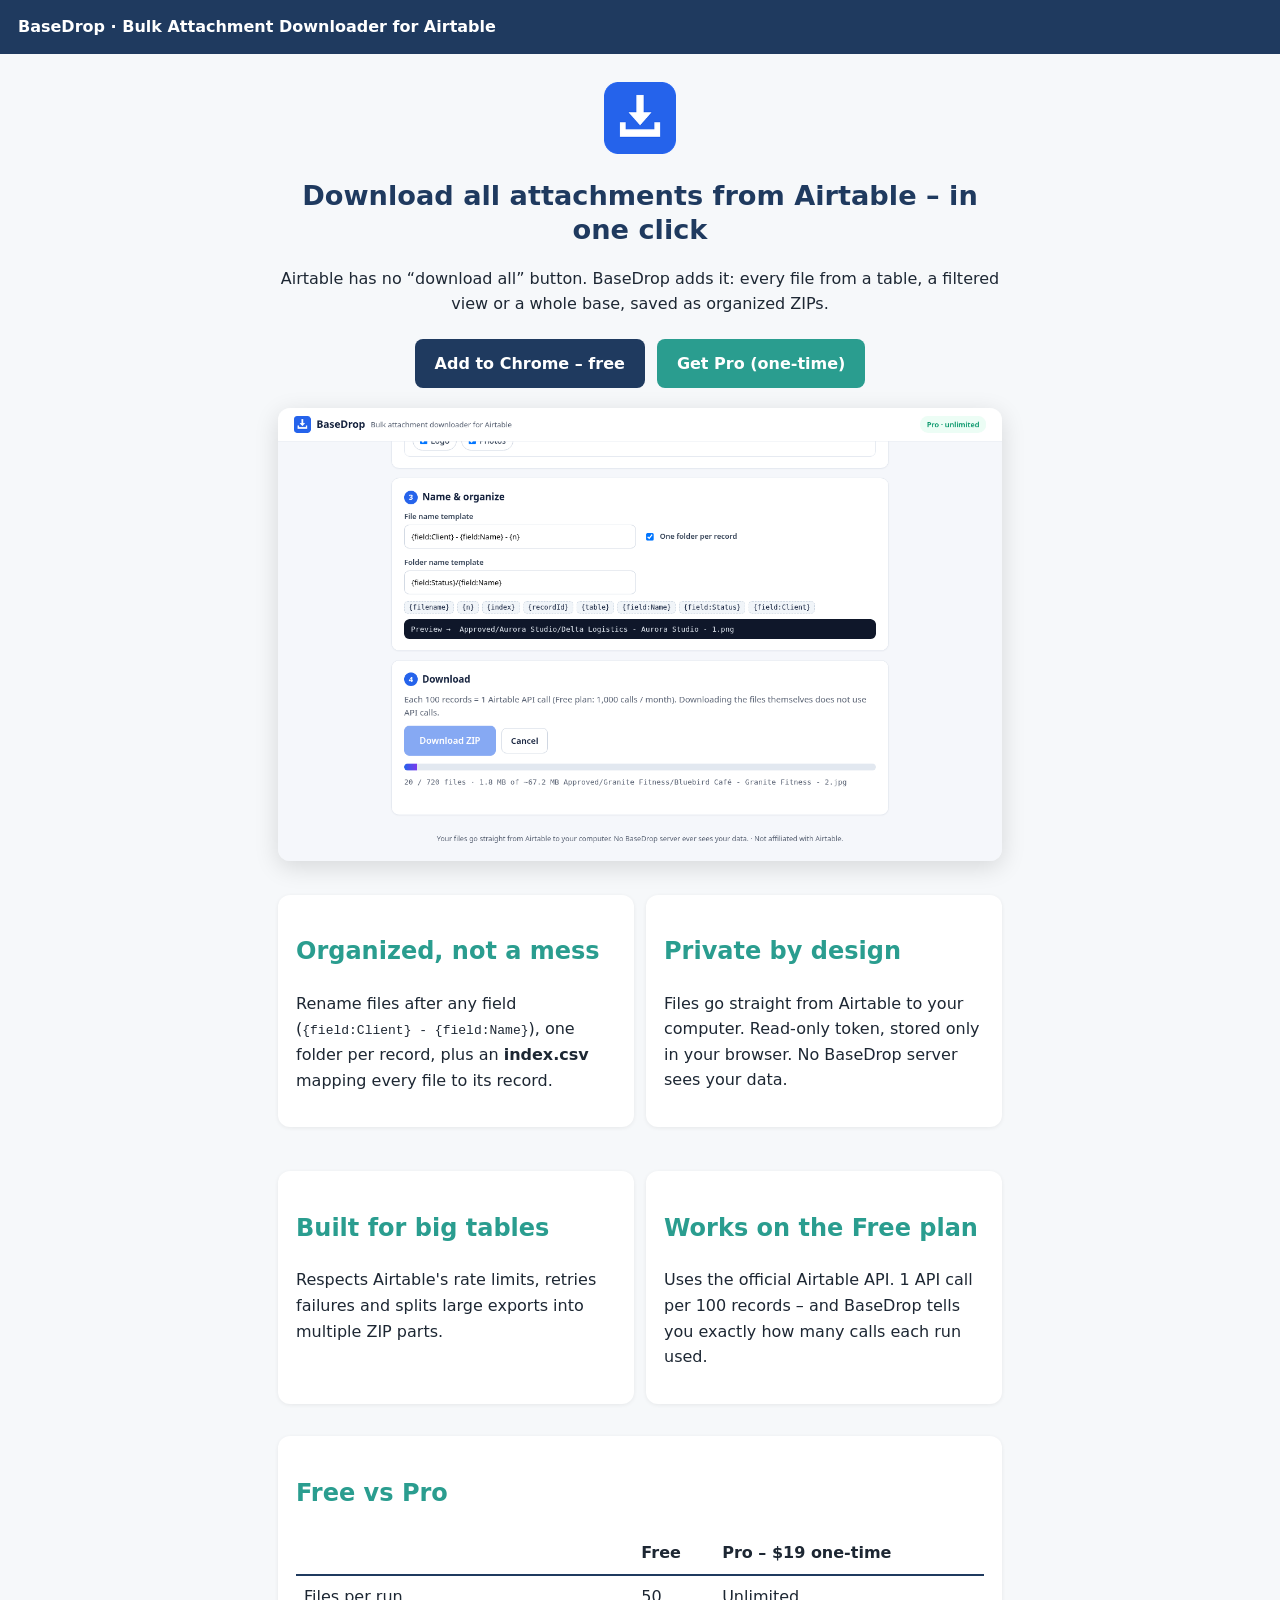
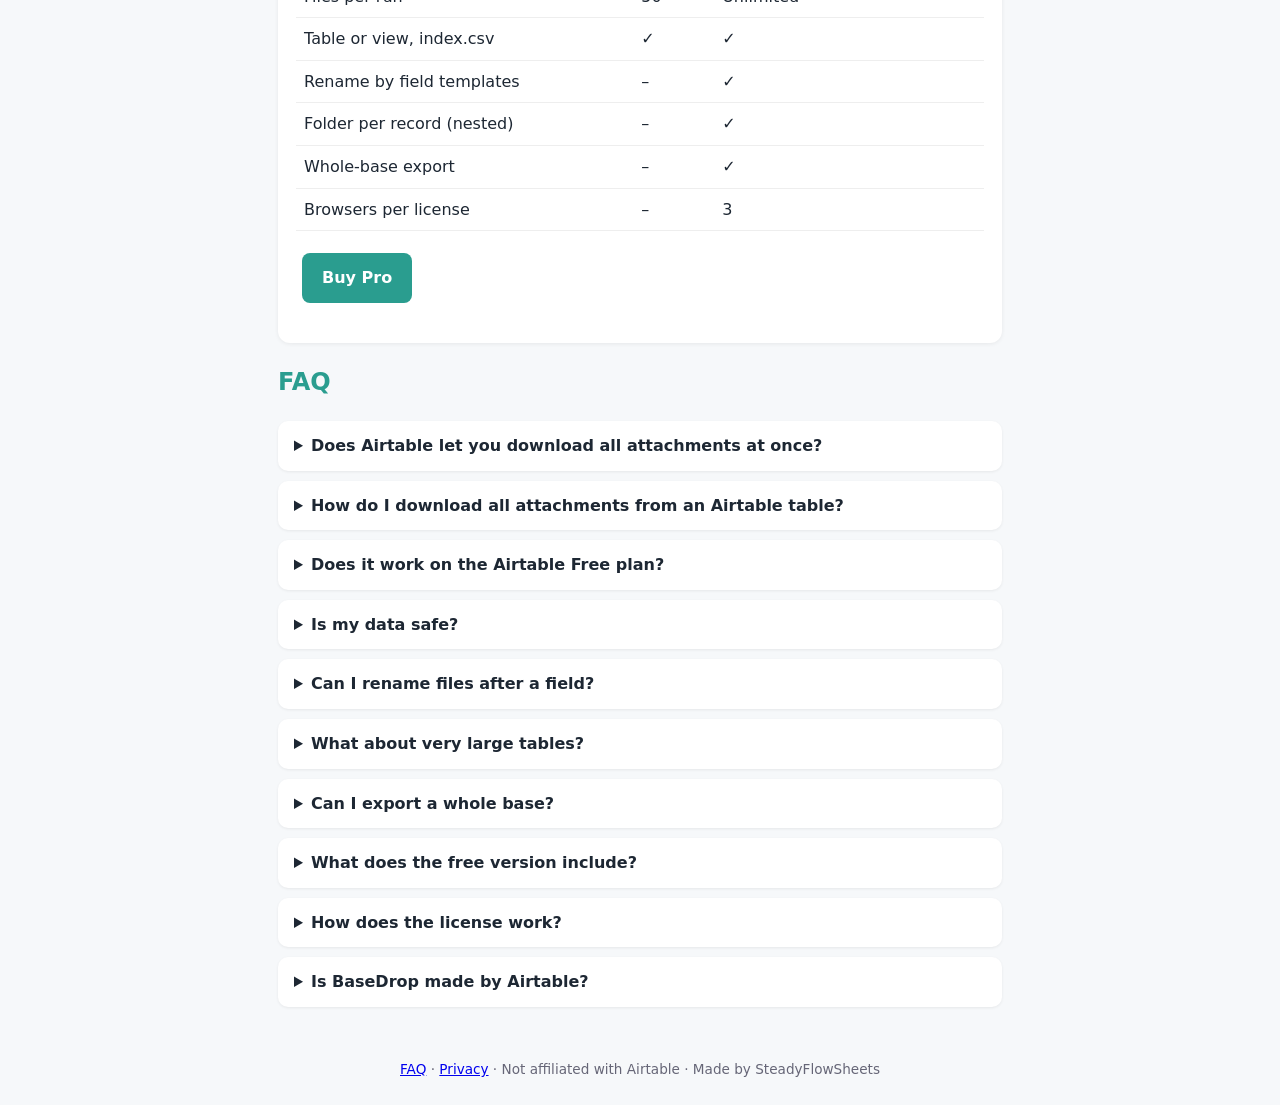
==== index.html @ 6b37a3b2 "BaseDrop landing site" ====
<!doctype html><html lang="en"><head><meta charset="utf-8"><meta name="viewport" content="width=device-width,initial-scale=1"><title>Download All Attachments from Airtable – BaseDrop (Free Chrome Extension)</title><meta name="description" content="Bulk download every Airtable attachment from a table, view or whole base as organized ZIP files. Rename by field, folder per record, index.csv. Works on the Free plan."><link rel="canonical" href="https://haihan19955.github.io/basedrop/"><meta property="og:title" content="Download All Attachments from Airtable – BaseDrop (Free Chrome Extension)"><meta property="og:description" content="Bulk download every Airtable attachment from a table, view or whole base as organized ZIP files. Rename by field, folder per record, index.csv. Works on the Free plan."><meta property="og:image" content="https://haihan19955.github.io/basedrop/screenshot.png"><meta name="twitter:card" content="summary_large_image"><link rel="icon" href="icon.png"><link rel="stylesheet" href="style.css"><script type="application/ld+json">{"@context": "https://schema.org", "@type": "FAQPage", "mainEntity": [{"@type": "Question", "name": "Does Airtable let you download all attachments at once?", "acceptedAnswer": {"@type": "Answer", "text": "Not natively. Airtable has no built-in button to download every attachment in a table, so you normally open each file one by one. BaseDrop adds that missing bulk download."}}, {"@type": "Question", "name": "How do I download all attachments from an Airtable table?", "acceptedAnswer": {"@type": "Answer", "text": "Install BaseDrop, paste a read-only personal access token, pick the base, table (and optionally a view) and the attachment fields, then click Download ZIP. Every file is saved into organized ZIP files with an index.csv."}}, {"@type": "Question", "name": "Does it work on the Airtable Free plan?", "acceptedAnswer": {"@type": "Answer", "text": "Yes. BaseDrop uses the official Airtable Web API, which is available on the Free plan. Listing records costs 1 API call per 100 records (Free plan: 1,000 calls per workspace per month). Downloading the files themselves does not use API calls, and BaseDrop shows exactly how many calls each run used."}}, {"@type": "Question", "name": "Is my data safe?", "acceptedAnswer": {"@type": "Answer", "text": "Your token is stored only in your browser and only sent to api.airtable.com. Files go straight from Airtable's file servers to your computer \u2013 they never pass through a BaseDrop server. The token only needs read scopes."}}, {"@type": "Question", "name": "Can I rename files after a field?", "acceptedAnswer": {"@type": "Answer", "text": "Yes (Pro). Use templates such as {field:Client} - {field:Name} - {n}, and optionally put each record in its own folder, including nested folders like {field:Status}/{field:Name}."}}, {"@type": "Question", "name": "What about very large tables?", "acceptedAnswer": {"@type": "Answer", "text": "BaseDrop downloads with rate-limit-safe pacing (under Airtable's 5 requests/second), retries failed files, and splits big exports into multiple ZIP parts so your browser does not run out of memory."}}, {"@type": "Question", "name": "Can I export a whole base?", "acceptedAnswer": {"@type": "Answer", "text": "Yes (Pro). Whole-base mode exports every table that has attachment fields, one folder per table."}}, {"@type": "Question", "name": "What does the free version include?", "acceptedAnswer": {"@type": "Answer", "text": "Up to 50 files per run with original file names, from any table or view, plus index.csv. Pro removes the limit and unlocks renaming, folders and whole-base export."}}, {"@type": "Question", "name": "How does the license work?", "acceptedAnswer": {"@type": "Answer", "text": "Pro is a one-time purchase on Payhip. You receive a license key by email; paste it into BaseDrop. One key works on up to 3 of your own browsers. Refunds automatically deactivate the key."}}, {"@type": "Question", "name": "Is BaseDrop made by Airtable?", "acceptedAnswer": {"@type": "Answer", "text": "No. BaseDrop is an independent tool and is not affiliated with or endorsed by Airtable."}}]}</script></head><body><header><a href="./">BaseDrop · Bulk Attachment Downloader for Airtable</a></header><main>
<div class="hero"><img src="icon.png" width="72" alt=""><h1>Download all attachments from Airtable – in one click</h1><p>Airtable has no “download all” button. BaseDrop adds it: every file from a table, a filtered view or a whole base, saved as organized ZIPs.</p>
<a class="btn" href="https://chromewebstore.google.com/detail/REPLACE_ID">Add to Chrome – free</a><a class="btn alt" href="https://payhip.com/SteadyFlowSheets">Get Pro (one-time)</a><img class="shot" src="screenshot.png" alt="BaseDrop downloading Airtable attachments with progress bar"></div>
<div class="grid"><div class="card"><h2>Organized, not a mess</h2><p>Rename files after any field (<code>{field:Client} - {field:Name}</code>), one folder per record, plus an <b>index.csv</b> mapping every file to its record.</p></div>
<div class="card"><h2>Private by design</h2><p>Files go straight from Airtable to your computer. Read-only token, stored only in your browser. No BaseDrop server sees your data.</p></div>
<div class="card"><h2>Built for big tables</h2><p>Respects Airtable's rate limits, retries failures and splits large exports into multiple ZIP parts.</p></div>
<div class="card"><h2>Works on the Free plan</h2><p>Uses the official Airtable API. 1 API call per 100 records – and BaseDrop tells you exactly how many calls each run used.</p></div></div>
<div class="card"><h2>Free vs Pro</h2><table class="price"><tr><th></th><th>Free</th><th>Pro – $19 one-time</th></tr><tr><td>Files per run</td><td>50</td><td>Unlimited</td></tr><tr><td>Table or view, index.csv</td><td>✓</td><td>✓</td></tr><tr><td>Rename by field templates</td><td>–</td><td>✓</td></tr><tr><td>Folder per record (nested)</td><td>–</td><td>✓</td></tr><tr><td>Whole-base export</td><td>–</td><td>✓</td></tr><tr><td>Browsers per license</td><td>–</td><td>3</td></tr></table><p><a class="btn alt" href="https://payhip.com/SteadyFlowSheets">Buy Pro</a></p></div>
<h2>FAQ</h2><details><summary>Does Airtable let you download all attachments at once?</summary><p>Not natively. Airtable has no built-in button to download every attachment in a table, so you normally open each file one by one. BaseDrop adds that missing bulk download.</p></details><details><summary>How do I download all attachments from an Airtable table?</summary><p>Install BaseDrop, paste a read-only personal access token, pick the base, table (and optionally a view) and the attachment fields, then click Download ZIP. Every file is saved into organized ZIP files with an index.csv.</p></details><details><summary>Does it work on the Airtable Free plan?</summary><p>Yes. BaseDrop uses the official Airtable Web API, which is available on the Free plan. Listing records costs 1 API call per 100 records (Free plan: 1,000 calls per workspace per month). Downloading the files themselves does not use API calls, and BaseDrop shows exactly how many calls each run used.</p></details><details><summary>Is my data safe?</summary><p>Your token is stored only in your browser and only sent to api.airtable.com. Files go straight from Airtable&#x27;s file servers to your computer – they never pass through a BaseDrop server. The token only needs read scopes.</p></details><details><summary>Can I rename files after a field?</summary><p>Yes (Pro). Use templates such as {field:Client} - {field:Name} - {n}, and optionally put each record in its own folder, including nested folders like {field:Status}/{field:Name}.</p></details><details><summary>What about very large tables?</summary><p>BaseDrop downloads with rate-limit-safe pacing (under Airtable&#x27;s 5 requests/second), retries failed files, and splits big exports into multiple ZIP parts so your browser does not run out of memory.</p></details><details><summary>Can I export a whole base?</summary><p>Yes (Pro). Whole-base mode exports every table that has attachment fields, one folder per table.</p></details><details><summary>What does the free version include?</summary><p>Up to 50 files per run with original file names, from any table or view, plus index.csv. Pro removes the limit and unlocks renaming, folders and whole-base export.</p></details><details><summary>How does the license work?</summary><p>Pro is a one-time purchase on Payhip. You receive a license key by email; paste it into BaseDrop. One key works on up to 3 of your own browsers. Refunds automatically deactivate the key.</p></details><details><summary>Is BaseDrop made by Airtable?</summary><p>No. BaseDrop is an independent tool and is not affiliated with or endorsed by Airtable.</p></details></main><footer><a href="faq.html">FAQ</a> · <a href="privacy.html">Privacy</a> · Not affiliated with Airtable · Made by SteadyFlowSheets</footer></body></html>
---- style.css ----
*{box-sizing:border-box}body{margin:0;font-family:system-ui,-apple-system,Segoe UI,Roboto,sans-serif;color:#1d2733;background:#f6f8fa;line-height:1.6}
header{background:#1F3A5F;color:#fff;padding:14px 18px}header a{color:#fff;text-decoration:none;font-weight:700}main{max-width:760px;margin:auto;padding:18px}
h1{color:#1F3A5F;font-size:1.7rem;line-height:1.25}h2{color:#2A9D8F}.card{background:#fff;border-radius:12px;padding:18px;box-shadow:0 1px 4px #0001;margin:16px 0}
label{display:block;margin:10px 0 4px;font-weight:600}input,select{width:100%;padding:10px;font-size:1rem;border:1px solid #ccd;border-radius:8px}
button{background:#2A9D8F;color:#fff;border:0;padding:12px 18px;border-radius:8px;font-size:1rem;margin-top:12px;cursor:pointer}
.res{background:#eef7f6;border-radius:8px;padding:12px;margin-top:14px}.cta{border-left:5px solid #2A9D8F}.cta a.btn{display:inline-block;background:#1F3A5F;color:#fff;padding:10px 16px;border-radius:8px;text-decoration:none;margin:4px 6px 0 0}
table{width:100%;border-collapse:collapse}td{padding:6px;border-bottom:1px solid #eee}.row{display:grid;grid-template-columns:1fr 1fr 1fr;gap:6px}
footer{text-align:center;font-size:.85rem;color:#667;padding:24px}ul.tools li{margin:10px 0}.hero{text-align:center;padding:10px 0}.hero img.shot{max-width:100%;border-radius:12px;box-shadow:0 6px 24px #0002;margin-top:14px}
.btn{display:inline-block;background:#1F3A5F;color:#fff;padding:12px 20px;border-radius:8px;text-decoration:none;font-weight:700;margin:6px}.btn.alt{background:#2A9D8F}
.grid{display:grid;grid-template-columns:1fr 1fr;gap:12px}@media(max-width:640px){.grid{grid-template-columns:1fr}}
details{background:#fff;border-radius:10px;padding:12px 16px;margin:10px 0;box-shadow:0 1px 3px #0001}summary{font-weight:700;cursor:pointer}
.price td{padding:8px}.price th{text-align:left;padding:8px;border-bottom:2px solid #1F3A5F}
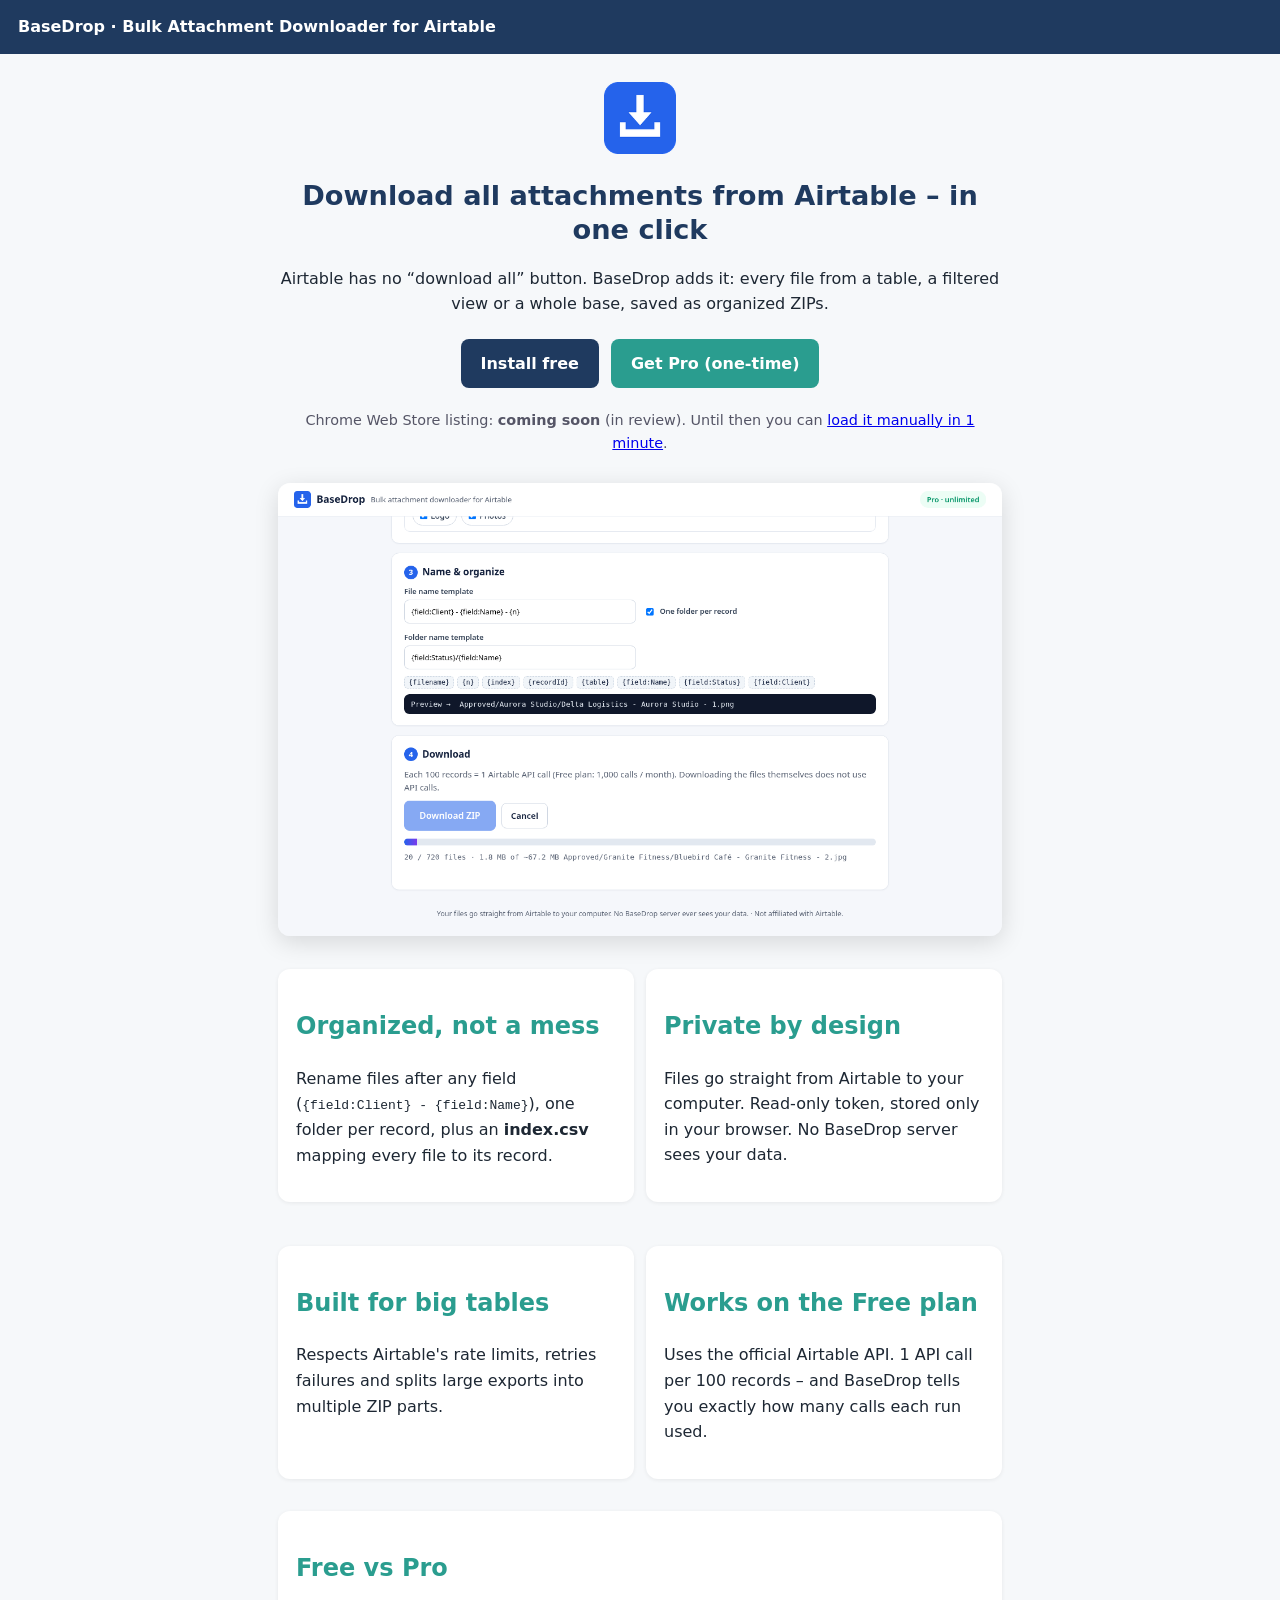
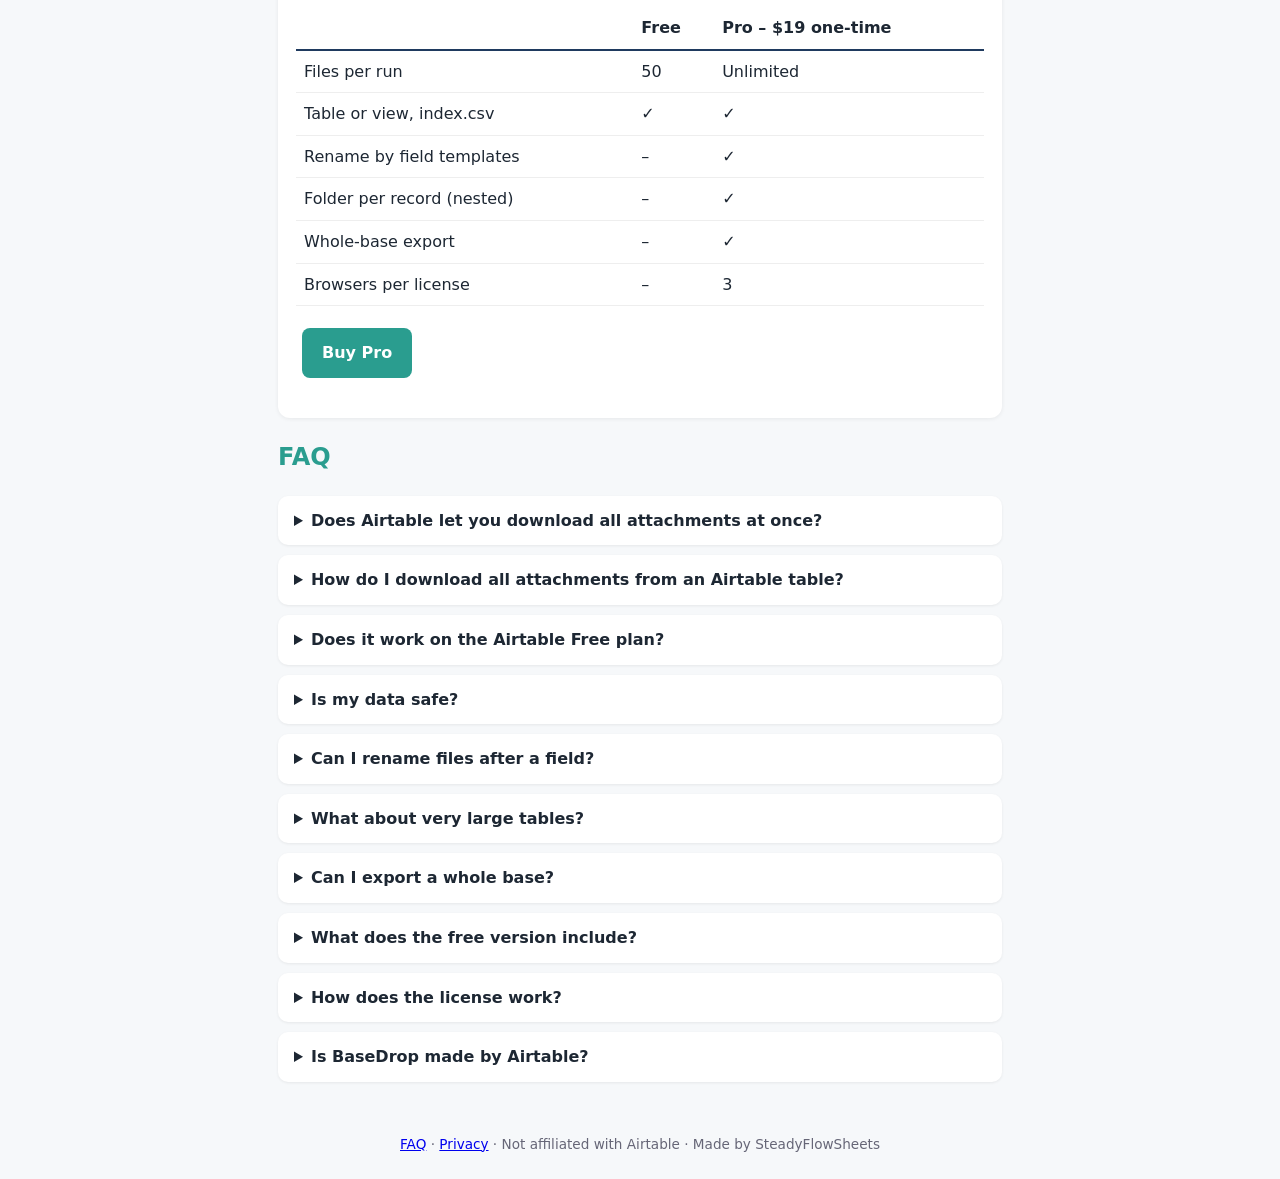
==== commit b5c3e303: "Buy link, install page (store coming soon / manual load), v1.0.0 zip" ====
--- a/index.html
+++ b/index.html
@@ -1,9 +1,9 @@
 <!doctype html><html lang="en"><head><meta charset="utf-8"><meta name="viewport" content="width=device-width,initial-scale=1"><title>Download All Attachments from Airtable – BaseDrop (Free Chrome Extension)</title><meta name="description" content="Bulk download every Airtable attachment from a table, view or whole base as organized ZIP files. Rename by field, folder per record, index.csv. Works on the Free plan."><link rel="canonical" href="https://haihan19955.github.io/basedrop/"><meta property="og:title" content="Download All Attachments from Airtable – BaseDrop (Free Chrome Extension)"><meta property="og:description" content="Bulk download every Airtable attachment from a table, view or whole base as organized ZIP files. Rename by field, folder per record, index.csv. Works on the Free plan."><meta property="og:image" content="https://haihan19955.github.io/basedrop/screenshot.png"><meta name="twitter:card" content="summary_large_image"><link rel="icon" href="icon.png"><link rel="stylesheet" href="style.css"><script type="application/ld+json">{"@context": "https://schema.org", "@type": "FAQPage", "mainEntity": [{"@type": "Question", "name": "Does Airtable let you download all attachments at once?", "acceptedAnswer": {"@type": "Answer", "text": "Not natively. Airtable has no built-in button to download every attachment in a table, so you normally open each file one by one. BaseDrop adds that missing bulk download."}}, {"@type": "Question", "name": "How do I download all attachments from an Airtable table?", "acceptedAnswer": {"@type": "Answer", "text": "Install BaseDrop, paste a read-only personal access token, pick the base, table (and optionally a view) and the attachment fields, then click Download ZIP. Every file is saved into organized ZIP files with an index.csv."}}, {"@type": "Question", "name": "Does it work on the Airtable Free plan?", "acceptedAnswer": {"@type": "Answer", "text": "Yes. BaseDrop uses the official Airtable Web API, which is available on the Free plan. Listing records costs 1 API call per 100 records (Free plan: 1,000 calls per workspace per month). Downloading the files themselves does not use API calls, and BaseDrop shows exactly how many calls each run used."}}, {"@type": "Question", "name": "Is my data safe?", "acceptedAnswer": {"@type": "Answer", "text": "Your token is stored only in your browser and only sent to api.airtable.com. Files go straight from Airtable's file servers to your computer \u2013 they never pass through a BaseDrop server. The token only needs read scopes."}}, {"@type": "Question", "name": "Can I rename files after a field?", "acceptedAnswer": {"@type": "Answer", "text": "Yes (Pro). Use templates such as {field:Client} - {field:Name} - {n}, and optionally put each record in its own folder, including nested folders like {field:Status}/{field:Name}."}}, {"@type": "Question", "name": "What about very large tables?", "acceptedAnswer": {"@type": "Answer", "text": "BaseDrop downloads with rate-limit-safe pacing (under Airtable's 5 requests/second), retries failed files, and splits big exports into multiple ZIP parts so your browser does not run out of memory."}}, {"@type": "Question", "name": "Can I export a whole base?", "acceptedAnswer": {"@type": "Answer", "text": "Yes (Pro). Whole-base mode exports every table that has attachment fields, one folder per table."}}, {"@type": "Question", "name": "What does the free version include?", "acceptedAnswer": {"@type": "Answer", "text": "Up to 50 files per run with original file names, from any table or view, plus index.csv. Pro removes the limit and unlocks renaming, folders and whole-base export."}}, {"@type": "Question", "name": "How does the license work?", "acceptedAnswer": {"@type": "Answer", "text": "Pro is a one-time purchase on Payhip. You receive a license key by email; paste it into BaseDrop. One key works on up to 3 of your own browsers. Refunds automatically deactivate the key."}}, {"@type": "Question", "name": "Is BaseDrop made by Airtable?", "acceptedAnswer": {"@type": "Answer", "text": "No. BaseDrop is an independent tool and is not affiliated with or endorsed by Airtable."}}]}</script></head><body><header><a href="./">BaseDrop · Bulk Attachment Downloader for Airtable</a></header><main>
 <div class="hero"><img src="icon.png" width="72" alt=""><h1>Download all attachments from Airtable – in one click</h1><p>Airtable has no “download all” button. BaseDrop adds it: every file from a table, a filtered view or a whole base, saved as organized ZIPs.</p>
-<a class="btn" href="https://chromewebstore.google.com/detail/REPLACE_ID">Add to Chrome – free</a><a class="btn alt" href="https://payhip.com/SteadyFlowSheets">Get Pro (one-time)</a><img class="shot" src="screenshot.png" alt="BaseDrop downloading Airtable attachments with progress bar"></div>
+<a class="btn" href="install.html">Install free</a><a class="btn alt" href="https://payhip.com/b/qokFH">Get Pro (one-time)</a><p style="font-size:.9rem;color:#556">Chrome Web Store listing: <b>coming soon</b> (in review). Until then you can <a href="install.html">load it manually in 1 minute</a>.</p><img class="shot" src="screenshot.png" alt="BaseDrop downloading Airtable attachments with progress bar"></div>
 <div class="grid"><div class="card"><h2>Organized, not a mess</h2><p>Rename files after any field (<code>{field:Client} - {field:Name}</code>), one folder per record, plus an <b>index.csv</b> mapping every file to its record.</p></div>
 <div class="card"><h2>Private by design</h2><p>Files go straight from Airtable to your computer. Read-only token, stored only in your browser. No BaseDrop server sees your data.</p></div>
 <div class="card"><h2>Built for big tables</h2><p>Respects Airtable's rate limits, retries failures and splits large exports into multiple ZIP parts.</p></div>
 <div class="card"><h2>Works on the Free plan</h2><p>Uses the official Airtable API. 1 API call per 100 records – and BaseDrop tells you exactly how many calls each run used.</p></div></div>
-<div class="card"><h2>Free vs Pro</h2><table class="price"><tr><th></th><th>Free</th><th>Pro – $19 one-time</th></tr><tr><td>Files per run</td><td>50</td><td>Unlimited</td></tr><tr><td>Table or view, index.csv</td><td>✓</td><td>✓</td></tr><tr><td>Rename by field templates</td><td>–</td><td>✓</td></tr><tr><td>Folder per record (nested)</td><td>–</td><td>✓</td></tr><tr><td>Whole-base export</td><td>–</td><td>✓</td></tr><tr><td>Browsers per license</td><td>–</td><td>3</td></tr></table><p><a class="btn alt" href="https://payhip.com/SteadyFlowSheets">Buy Pro</a></p></div>
+<div class="card"><h2>Free vs Pro</h2><table class="price"><tr><th></th><th>Free</th><th>Pro – $19 one-time</th></tr><tr><td>Files per run</td><td>50</td><td>Unlimited</td></tr><tr><td>Table or view, index.csv</td><td>✓</td><td>✓</td></tr><tr><td>Rename by field templates</td><td>–</td><td>✓</td></tr><tr><td>Folder per record (nested)</td><td>–</td><td>✓</td></tr><tr><td>Whole-base export</td><td>–</td><td>✓</td></tr><tr><td>Browsers per license</td><td>–</td><td>3</td></tr></table><p><a class="btn alt" href="https://payhip.com/b/qokFH">Buy Pro</a></p></div>
 <h2>FAQ</h2><details><summary>Does Airtable let you download all attachments at once?</summary><p>Not natively. Airtable has no built-in button to download every attachment in a table, so you normally open each file one by one. BaseDrop adds that missing bulk download.</p></details><details><summary>How do I download all attachments from an Airtable table?</summary><p>Install BaseDrop, paste a read-only personal access token, pick the base, table (and optionally a view) and the attachment fields, then click Download ZIP. Every file is saved into organized ZIP files with an index.csv.</p></details><details><summary>Does it work on the Airtable Free plan?</summary><p>Yes. BaseDrop uses the official Airtable Web API, which is available on the Free plan. Listing records costs 1 API call per 100 records (Free plan: 1,000 calls per workspace per month). Downloading the files themselves does not use API calls, and BaseDrop shows exactly how many calls each run used.</p></details><details><summary>Is my data safe?</summary><p>Your token is stored only in your browser and only sent to api.airtable.com. Files go straight from Airtable&#x27;s file servers to your computer – they never pass through a BaseDrop server. The token only needs read scopes.</p></details><details><summary>Can I rename files after a field?</summary><p>Yes (Pro). Use templates such as {field:Client} - {field:Name} - {n}, and optionally put each record in its own folder, including nested folders like {field:Status}/{field:Name}.</p></details><details><summary>What about very large tables?</summary><p>BaseDrop downloads with rate-limit-safe pacing (under Airtable&#x27;s 5 requests/second), retries failed files, and splits big exports into multiple ZIP parts so your browser does not run out of memory.</p></details><details><summary>Can I export a whole base?</summary><p>Yes (Pro). Whole-base mode exports every table that has attachment fields, one folder per table.</p></details><details><summary>What does the free version include?</summary><p>Up to 50 files per run with original file names, from any table or view, plus index.csv. Pro removes the limit and unlocks renaming, folders and whole-base export.</p></details><details><summary>How does the license work?</summary><p>Pro is a one-time purchase on Payhip. You receive a license key by email; paste it into BaseDrop. One key works on up to 3 of your own browsers. Refunds automatically deactivate the key.</p></details><details><summary>Is BaseDrop made by Airtable?</summary><p>No. BaseDrop is an independent tool and is not affiliated with or endorsed by Airtable.</p></details></main><footer><a href="faq.html">FAQ</a> · <a href="privacy.html">Privacy</a> · Not affiliated with Airtable · Made by SteadyFlowSheets</footer></body></html>
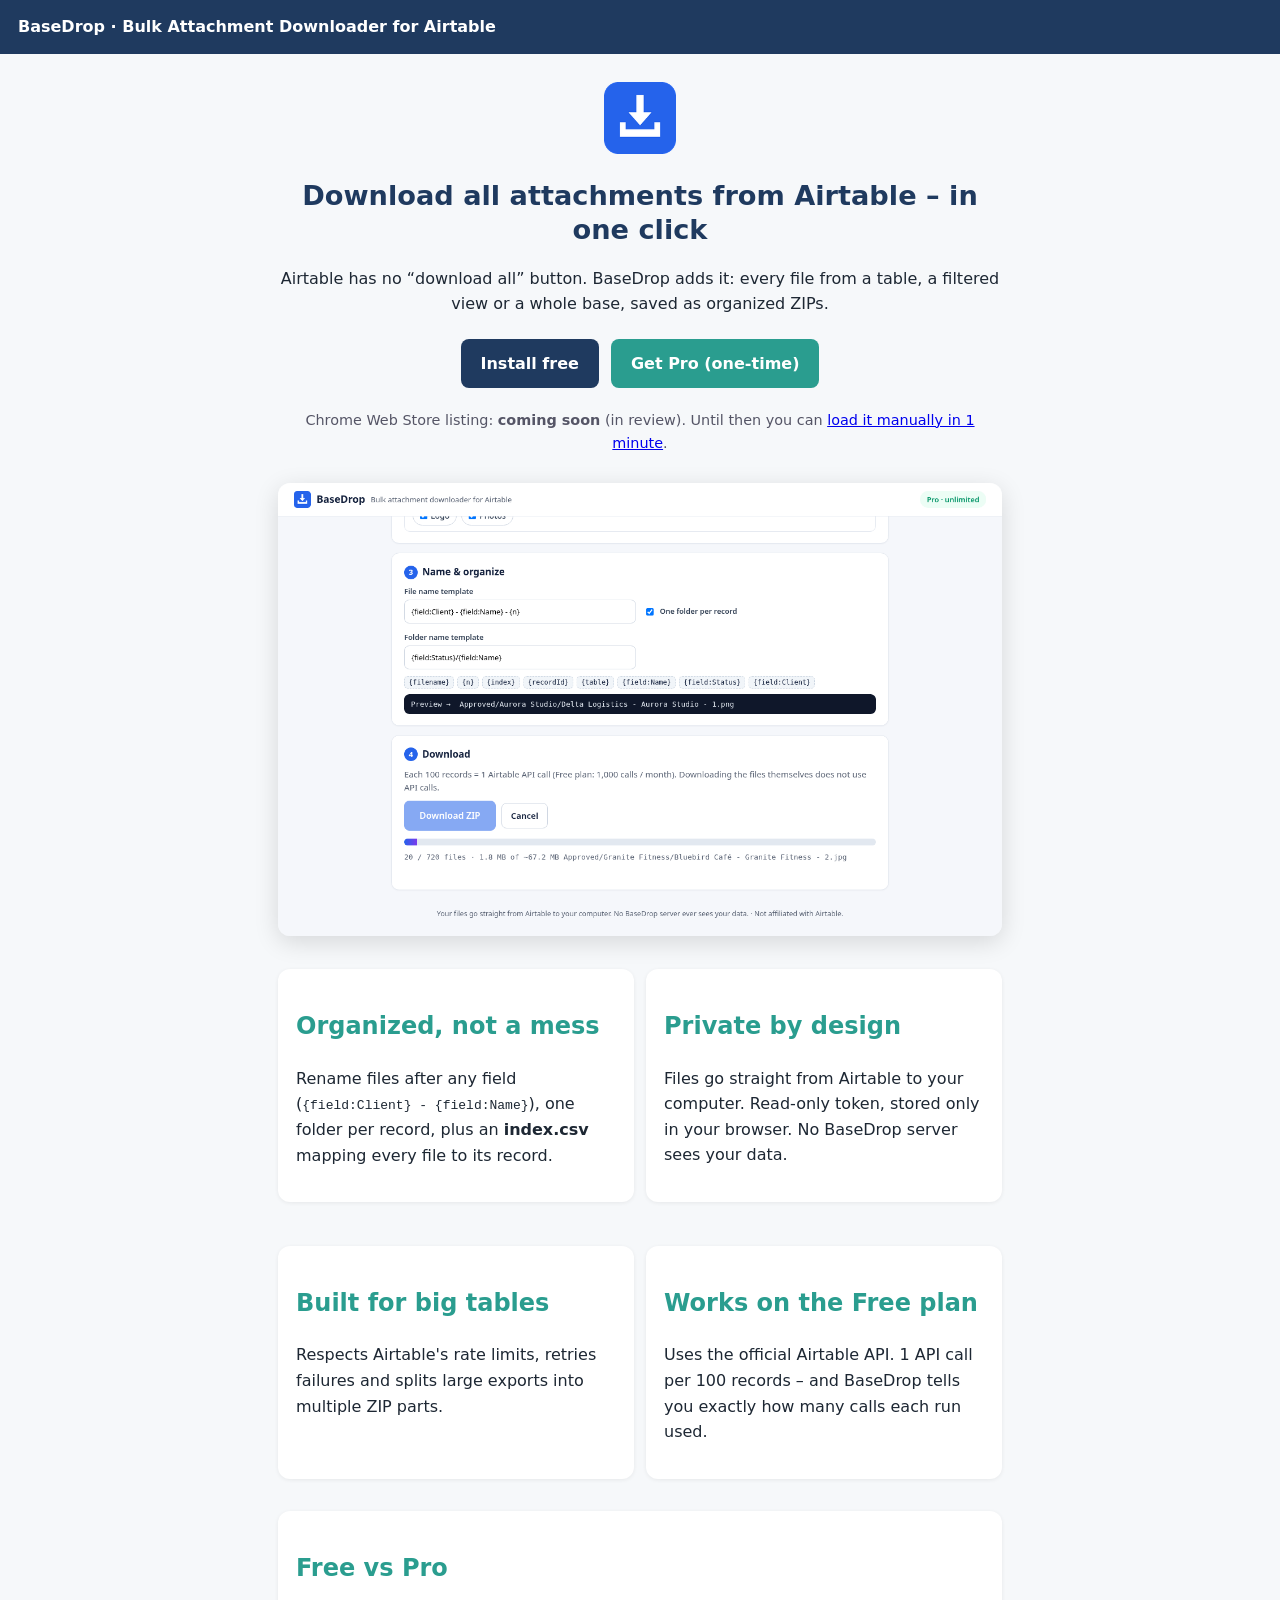
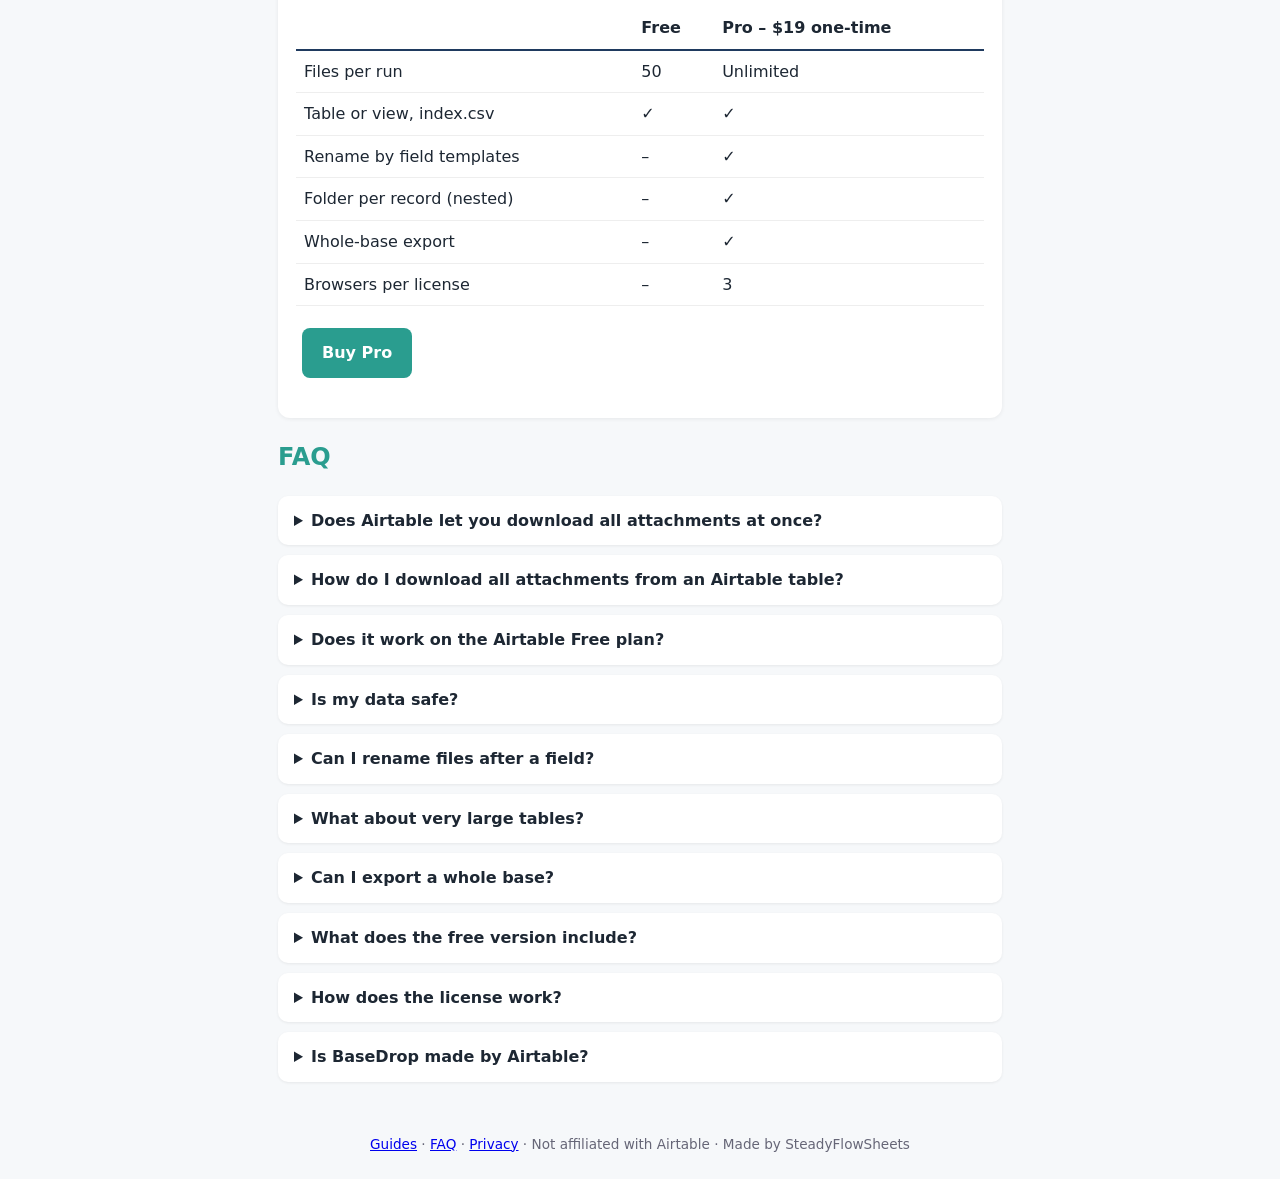
==== commit 90e6bd81: "Add 5 Airtable attachment guides, guides index, sitemap" ====
--- a/index.html
+++ b/index.html
@@ -6,4 +6,4 @@
 <div class="card"><h2>Built for big tables</h2><p>Respects Airtable's rate limits, retries failures and splits large exports into multiple ZIP parts.</p></div>
 <div class="card"><h2>Works on the Free plan</h2><p>Uses the official Airtable API. 1 API call per 100 records – and BaseDrop tells you exactly how many calls each run used.</p></div></div>
 <div class="card"><h2>Free vs Pro</h2><table class="price"><tr><th></th><th>Free</th><th>Pro – $19 one-time</th></tr><tr><td>Files per run</td><td>50</td><td>Unlimited</td></tr><tr><td>Table or view, index.csv</td><td>✓</td><td>✓</td></tr><tr><td>Rename by field templates</td><td>–</td><td>✓</td></tr><tr><td>Folder per record (nested)</td><td>–</td><td>✓</td></tr><tr><td>Whole-base export</td><td>–</td><td>✓</td></tr><tr><td>Browsers per license</td><td>–</td><td>3</td></tr></table><p><a class="btn alt" href="https://payhip.com/b/qokFH">Buy Pro</a></p></div>
-<h2>FAQ</h2><details><summary>Does Airtable let you download all attachments at once?</summary><p>Not natively. Airtable has no built-in button to download every attachment in a table, so you normally open each file one by one. BaseDrop adds that missing bulk download.</p></details><details><summary>How do I download all attachments from an Airtable table?</summary><p>Install BaseDrop, paste a read-only personal access token, pick the base, table (and optionally a view) and the attachment fields, then click Download ZIP. Every file is saved into organized ZIP files with an index.csv.</p></details><details><summary>Does it work on the Airtable Free plan?</summary><p>Yes. BaseDrop uses the official Airtable Web API, which is available on the Free plan. Listing records costs 1 API call per 100 records (Free plan: 1,000 calls per workspace per month). Downloading the files themselves does not use API calls, and BaseDrop shows exactly how many calls each run used.</p></details><details><summary>Is my data safe?</summary><p>Your token is stored only in your browser and only sent to api.airtable.com. Files go straight from Airtable&#x27;s file servers to your computer – they never pass through a BaseDrop server. The token only needs read scopes.</p></details><details><summary>Can I rename files after a field?</summary><p>Yes (Pro). Use templates such as {field:Client} - {field:Name} - {n}, and optionally put each record in its own folder, including nested folders like {field:Status}/{field:Name}.</p></details><details><summary>What about very large tables?</summary><p>BaseDrop downloads with rate-limit-safe pacing (under Airtable&#x27;s 5 requests/second), retries failed files, and splits big exports into multiple ZIP parts so your browser does not run out of memory.</p></details><details><summary>Can I export a whole base?</summary><p>Yes (Pro). Whole-base mode exports every table that has attachment fields, one folder per table.</p></details><details><summary>What does the free version include?</summary><p>Up to 50 files per run with original file names, from any table or view, plus index.csv. Pro removes the limit and unlocks renaming, folders and whole-base export.</p></details><details><summary>How does the license work?</summary><p>Pro is a one-time purchase on Payhip. You receive a license key by email; paste it into BaseDrop. One key works on up to 3 of your own browsers. Refunds automatically deactivate the key.</p></details><details><summary>Is BaseDrop made by Airtable?</summary><p>No. BaseDrop is an independent tool and is not affiliated with or endorsed by Airtable.</p></details></main><footer><a href="faq.html">FAQ</a> · <a href="privacy.html">Privacy</a> · Not affiliated with Airtable · Made by SteadyFlowSheets</footer></body></html>+<h2>FAQ</h2><details><summary>Does Airtable let you download all attachments at once?</summary><p>Not natively. Airtable has no built-in button to download every attachment in a table, so you normally open each file one by one. BaseDrop adds that missing bulk download.</p></details><details><summary>How do I download all attachments from an Airtable table?</summary><p>Install BaseDrop, paste a read-only personal access token, pick the base, table (and optionally a view) and the attachment fields, then click Download ZIP. Every file is saved into organized ZIP files with an index.csv.</p></details><details><summary>Does it work on the Airtable Free plan?</summary><p>Yes. BaseDrop uses the official Airtable Web API, which is available on the Free plan. Listing records costs 1 API call per 100 records (Free plan: 1,000 calls per workspace per month). Downloading the files themselves does not use API calls, and BaseDrop shows exactly how many calls each run used.</p></details><details><summary>Is my data safe?</summary><p>Your token is stored only in your browser and only sent to api.airtable.com. Files go straight from Airtable&#x27;s file servers to your computer – they never pass through a BaseDrop server. The token only needs read scopes.</p></details><details><summary>Can I rename files after a field?</summary><p>Yes (Pro). Use templates such as {field:Client} - {field:Name} - {n}, and optionally put each record in its own folder, including nested folders like {field:Status}/{field:Name}.</p></details><details><summary>What about very large tables?</summary><p>BaseDrop downloads with rate-limit-safe pacing (under Airtable&#x27;s 5 requests/second), retries failed files, and splits big exports into multiple ZIP parts so your browser does not run out of memory.</p></details><details><summary>Can I export a whole base?</summary><p>Yes (Pro). Whole-base mode exports every table that has attachment fields, one folder per table.</p></details><details><summary>What does the free version include?</summary><p>Up to 50 files per run with original file names, from any table or view, plus index.csv. Pro removes the limit and unlocks renaming, folders and whole-base export.</p></details><details><summary>How does the license work?</summary><p>Pro is a one-time purchase on Payhip. You receive a license key by email; paste it into BaseDrop. One key works on up to 3 of your own browsers. Refunds automatically deactivate the key.</p></details><details><summary>Is BaseDrop made by Airtable?</summary><p>No. BaseDrop is an independent tool and is not affiliated with or endorsed by Airtable.</p></details></main><footer><a href="guides.html">Guides</a> · <a href="faq.html">FAQ</a> · <a href="privacy.html">Privacy</a> · Not affiliated with Airtable · Made by SteadyFlowSheets</footer></body></html>
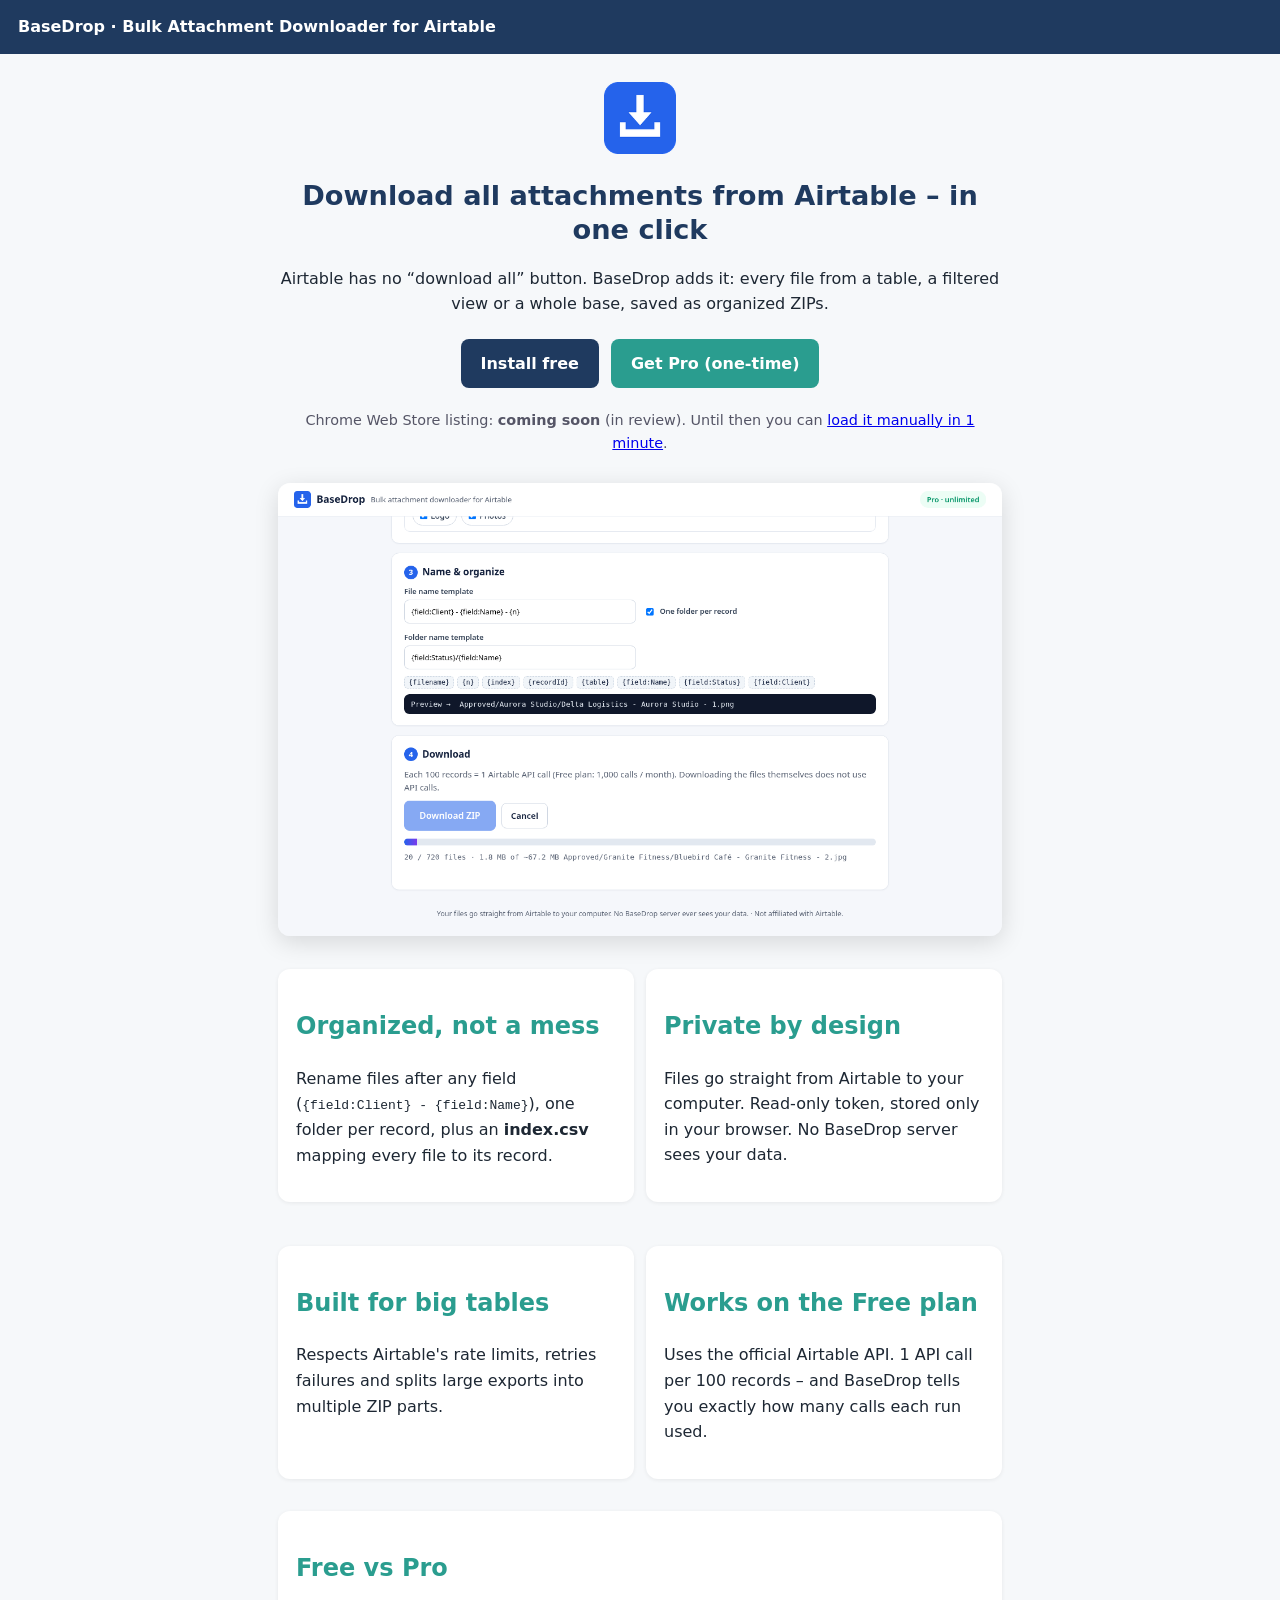
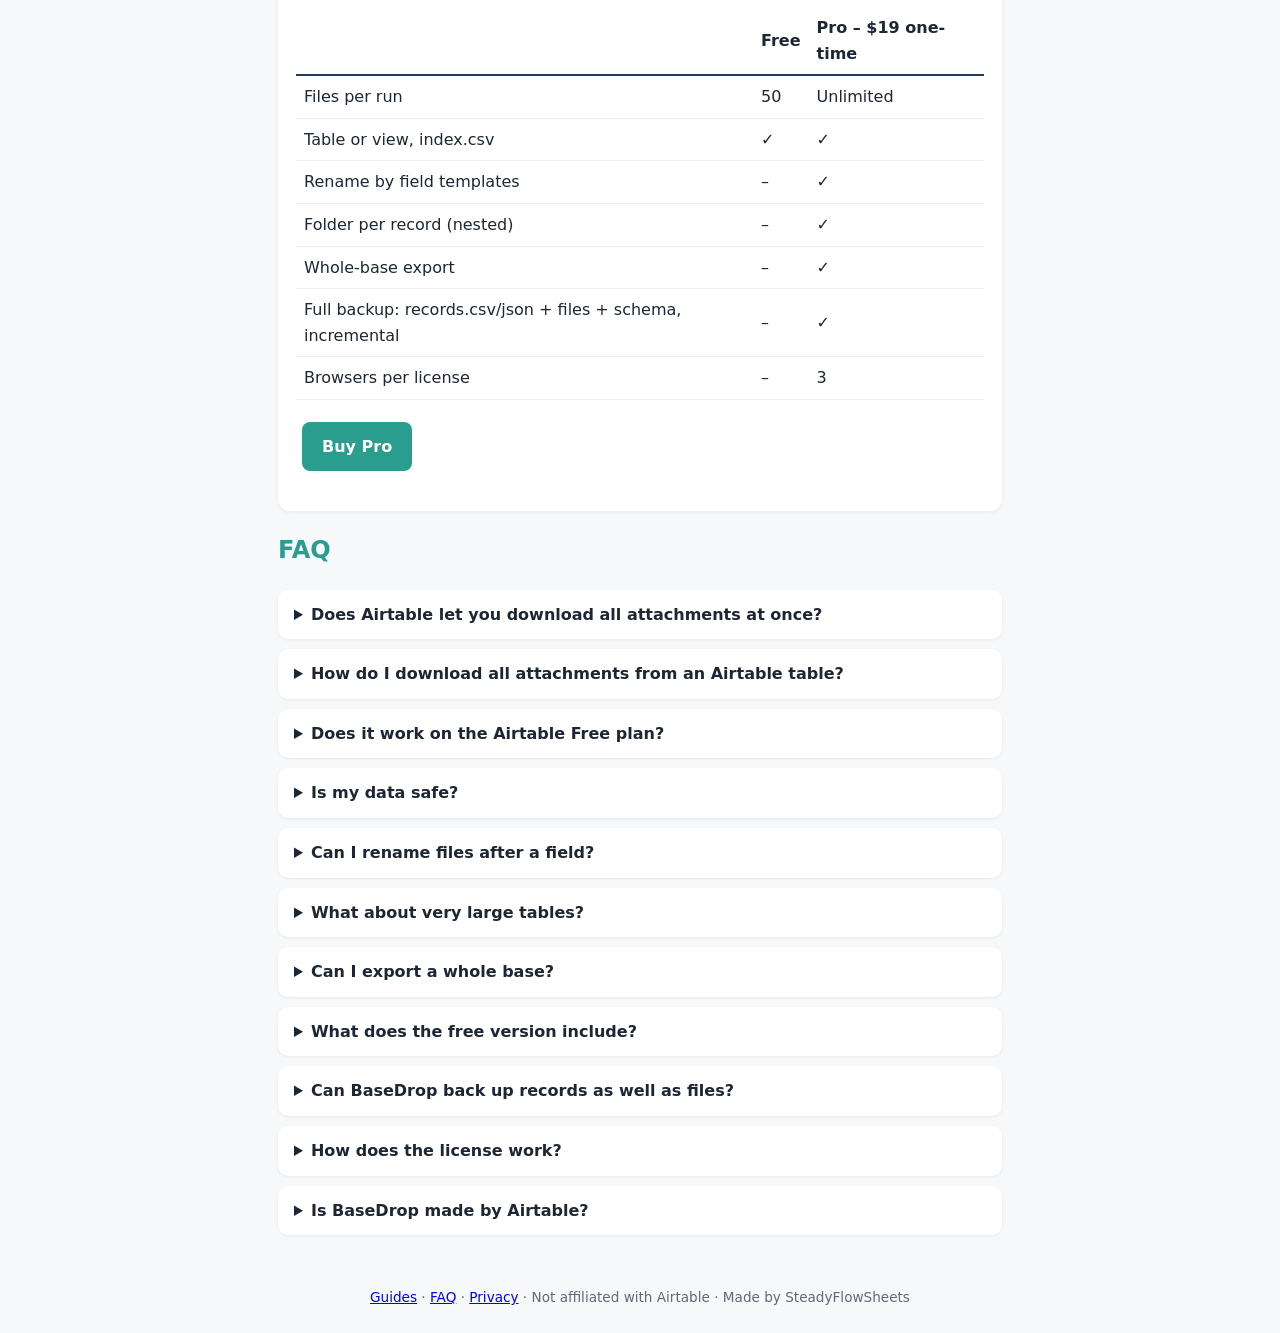
==== commit f282f82a: "v1.1.0: Full backup (records+files, incremental, Notion CSV); updated backup guide" ====
--- a/index.html
+++ b/index.html
@@ -1,9 +1,9 @@
-<!doctype html><html lang="en"><head><meta charset="utf-8"><meta name="viewport" content="width=device-width,initial-scale=1"><title>Download All Attachments from Airtable – BaseDrop (Free Chrome Extension)</title><meta name="description" content="Bulk download every Airtable attachment from a table, view or whole base as organized ZIP files. Rename by field, folder per record, index.csv. Works on the Free plan."><link rel="canonical" href="https://haihan19955.github.io/basedrop/"><meta property="og:title" content="Download All Attachments from Airtable – BaseDrop (Free Chrome Extension)"><meta property="og:description" content="Bulk download every Airtable attachment from a table, view or whole base as organized ZIP files. Rename by field, folder per record, index.csv. Works on the Free plan."><meta property="og:image" content="https://haihan19955.github.io/basedrop/screenshot.png"><meta name="twitter:card" content="summary_large_image"><link rel="icon" href="icon.png"><link rel="stylesheet" href="style.css"><script type="application/ld+json">{"@context": "https://schema.org", "@type": "FAQPage", "mainEntity": [{"@type": "Question", "name": "Does Airtable let you download all attachments at once?", "acceptedAnswer": {"@type": "Answer", "text": "Not natively. Airtable has no built-in button to download every attachment in a table, so you normally open each file one by one. BaseDrop adds that missing bulk download."}}, {"@type": "Question", "name": "How do I download all attachments from an Airtable table?", "acceptedAnswer": {"@type": "Answer", "text": "Install BaseDrop, paste a read-only personal access token, pick the base, table (and optionally a view) and the attachment fields, then click Download ZIP. Every file is saved into organized ZIP files with an index.csv."}}, {"@type": "Question", "name": "Does it work on the Airtable Free plan?", "acceptedAnswer": {"@type": "Answer", "text": "Yes. BaseDrop uses the official Airtable Web API, which is available on the Free plan. Listing records costs 1 API call per 100 records (Free plan: 1,000 calls per workspace per month). Downloading the files themselves does not use API calls, and BaseDrop shows exactly how many calls each run used."}}, {"@type": "Question", "name": "Is my data safe?", "acceptedAnswer": {"@type": "Answer", "text": "Your token is stored only in your browser and only sent to api.airtable.com. Files go straight from Airtable's file servers to your computer \u2013 they never pass through a BaseDrop server. The token only needs read scopes."}}, {"@type": "Question", "name": "Can I rename files after a field?", "acceptedAnswer": {"@type": "Answer", "text": "Yes (Pro). Use templates such as {field:Client} - {field:Name} - {n}, and optionally put each record in its own folder, including nested folders like {field:Status}/{field:Name}."}}, {"@type": "Question", "name": "What about very large tables?", "acceptedAnswer": {"@type": "Answer", "text": "BaseDrop downloads with rate-limit-safe pacing (under Airtable's 5 requests/second), retries failed files, and splits big exports into multiple ZIP parts so your browser does not run out of memory."}}, {"@type": "Question", "name": "Can I export a whole base?", "acceptedAnswer": {"@type": "Answer", "text": "Yes (Pro). Whole-base mode exports every table that has attachment fields, one folder per table."}}, {"@type": "Question", "name": "What does the free version include?", "acceptedAnswer": {"@type": "Answer", "text": "Up to 50 files per run with original file names, from any table or view, plus index.csv. Pro removes the limit and unlocks renaming, folders and whole-base export."}}, {"@type": "Question", "name": "How does the license work?", "acceptedAnswer": {"@type": "Answer", "text": "Pro is a one-time purchase on Payhip. You receive a license key by email; paste it into BaseDrop. One key works on up to 3 of your own browsers. Refunds automatically deactivate the key."}}, {"@type": "Question", "name": "Is BaseDrop made by Airtable?", "acceptedAnswer": {"@type": "Answer", "text": "No. BaseDrop is an independent tool and is not affiliated with or endorsed by Airtable."}}]}</script></head><body><header><a href="./">BaseDrop · Bulk Attachment Downloader for Airtable</a></header><main>
+<!doctype html><html lang="en"><head><meta charset="utf-8"><meta name="viewport" content="width=device-width,initial-scale=1"><title>Download All Attachments from Airtable – BaseDrop (Free Chrome Extension)</title><meta name="description" content="Bulk download every Airtable attachment from a table, view or whole base as organized ZIP files. Rename by field, folder per record, index.csv. Works on the Free plan."><link rel="canonical" href="https://haihan19955.github.io/basedrop/"><meta property="og:title" content="Download All Attachments from Airtable – BaseDrop (Free Chrome Extension)"><meta property="og:description" content="Bulk download every Airtable attachment from a table, view or whole base as organized ZIP files. Rename by field, folder per record, index.csv. Works on the Free plan."><meta property="og:image" content="https://haihan19955.github.io/basedrop/screenshot.png"><meta name="twitter:card" content="summary_large_image"><link rel="icon" href="icon.png"><link rel="stylesheet" href="style.css"><script type="application/ld+json">{"@context": "https://schema.org", "@type": "FAQPage", "mainEntity": [{"@type": "Question", "name": "Does Airtable let you download all attachments at once?", "acceptedAnswer": {"@type": "Answer", "text": "Not natively. Airtable has no built-in button to download every attachment in a table, so you normally open each file one by one. BaseDrop adds that missing bulk download."}}, {"@type": "Question", "name": "How do I download all attachments from an Airtable table?", "acceptedAnswer": {"@type": "Answer", "text": "Install BaseDrop, paste a read-only personal access token, pick the base, table (and optionally a view) and the attachment fields, then click Download ZIP. Every file is saved into organized ZIP files with an index.csv."}}, {"@type": "Question", "name": "Does it work on the Airtable Free plan?", "acceptedAnswer": {"@type": "Answer", "text": "Yes. BaseDrop uses the official Airtable Web API, which is available on the Free plan. Listing records costs 1 API call per 100 records (Free plan: 1,000 calls per workspace per month). Downloading the files themselves does not use API calls, and BaseDrop shows exactly how many calls each run used."}}, {"@type": "Question", "name": "Is my data safe?", "acceptedAnswer": {"@type": "Answer", "text": "Your token is stored only in your browser and only sent to api.airtable.com. Files go straight from Airtable's file servers to your computer \u2013 they never pass through a BaseDrop server. The token only needs read scopes."}}, {"@type": "Question", "name": "Can I rename files after a field?", "acceptedAnswer": {"@type": "Answer", "text": "Yes (Pro). Use templates such as {field:Client} - {field:Name} - {n}, and optionally put each record in its own folder, including nested folders like {field:Status}/{field:Name}."}}, {"@type": "Question", "name": "What about very large tables?", "acceptedAnswer": {"@type": "Answer", "text": "BaseDrop downloads with rate-limit-safe pacing (under Airtable's 5 requests/second), retries failed files, and splits big exports into multiple ZIP parts so your browser does not run out of memory."}}, {"@type": "Question", "name": "Can I export a whole base?", "acceptedAnswer": {"@type": "Answer", "text": "Yes (Pro). Whole-base mode exports every table that has attachment fields, one folder per table."}}, {"@type": "Question", "name": "What does the free version include?", "acceptedAnswer": {"@type": "Answer", "text": "Up to 50 files per run with original file names, from any table or view, plus index.csv. Pro removes the limit and unlocks renaming, folders, whole-base export and full backups."}}, {"@type": "Question", "name": "Can BaseDrop back up records as well as files?", "acceptedAnswer": {"@type": "Answer", "text": "Yes (Pro, v1.1). Full backup mode writes, for every table, records.csv and records.json whose attachment cells point to the saved files by relative path, plus schema.json and manifest.json. Incremental mode skips files saved by an earlier backup of the same base; extract all backup ZIPs of a base into one folder. An optional Notion-import CSV is included. Automations, interfaces and formula definitions are not available through the API and are not included."}}, {"@type": "Question", "name": "How does the license work?", "acceptedAnswer": {"@type": "Answer", "text": "Pro is a one-time purchase on Payhip. You receive a license key by email; paste it into BaseDrop. One key works on up to 3 of your own browsers. Refunds automatically deactivate the key."}}, {"@type": "Question", "name": "Is BaseDrop made by Airtable?", "acceptedAnswer": {"@type": "Answer", "text": "No. BaseDrop is an independent tool and is not affiliated with or endorsed by Airtable."}}]}</script></head><body><header><a href="./">BaseDrop · Bulk Attachment Downloader for Airtable</a></header><main>
 <div class="hero"><img src="icon.png" width="72" alt=""><h1>Download all attachments from Airtable – in one click</h1><p>Airtable has no “download all” button. BaseDrop adds it: every file from a table, a filtered view or a whole base, saved as organized ZIPs.</p>
 <a class="btn" href="install.html">Install free</a><a class="btn alt" href="https://payhip.com/b/qokFH">Get Pro (one-time)</a><p style="font-size:.9rem;color:#556">Chrome Web Store listing: <b>coming soon</b> (in review). Until then you can <a href="install.html">load it manually in 1 minute</a>.</p><img class="shot" src="screenshot.png" alt="BaseDrop downloading Airtable attachments with progress bar"></div>
 <div class="grid"><div class="card"><h2>Organized, not a mess</h2><p>Rename files after any field (<code>{field:Client} - {field:Name}</code>), one folder per record, plus an <b>index.csv</b> mapping every file to its record.</p></div>
 <div class="card"><h2>Private by design</h2><p>Files go straight from Airtable to your computer. Read-only token, stored only in your browser. No BaseDrop server sees your data.</p></div>
 <div class="card"><h2>Built for big tables</h2><p>Respects Airtable's rate limits, retries failures and splits large exports into multiple ZIP parts.</p></div>
 <div class="card"><h2>Works on the Free plan</h2><p>Uses the official Airtable API. 1 API call per 100 records – and BaseDrop tells you exactly how many calls each run used.</p></div></div>
-<div class="card"><h2>Free vs Pro</h2><table class="price"><tr><th></th><th>Free</th><th>Pro – $19 one-time</th></tr><tr><td>Files per run</td><td>50</td><td>Unlimited</td></tr><tr><td>Table or view, index.csv</td><td>✓</td><td>✓</td></tr><tr><td>Rename by field templates</td><td>–</td><td>✓</td></tr><tr><td>Folder per record (nested)</td><td>–</td><td>✓</td></tr><tr><td>Whole-base export</td><td>–</td><td>✓</td></tr><tr><td>Browsers per license</td><td>–</td><td>3</td></tr></table><p><a class="btn alt" href="https://payhip.com/b/qokFH">Buy Pro</a></p></div>
-<h2>FAQ</h2><details><summary>Does Airtable let you download all attachments at once?</summary><p>Not natively. Airtable has no built-in button to download every attachment in a table, so you normally open each file one by one. BaseDrop adds that missing bulk download.</p></details><details><summary>How do I download all attachments from an Airtable table?</summary><p>Install BaseDrop, paste a read-only personal access token, pick the base, table (and optionally a view) and the attachment fields, then click Download ZIP. Every file is saved into organized ZIP files with an index.csv.</p></details><details><summary>Does it work on the Airtable Free plan?</summary><p>Yes. BaseDrop uses the official Airtable Web API, which is available on the Free plan. Listing records costs 1 API call per 100 records (Free plan: 1,000 calls per workspace per month). Downloading the files themselves does not use API calls, and BaseDrop shows exactly how many calls each run used.</p></details><details><summary>Is my data safe?</summary><p>Your token is stored only in your browser and only sent to api.airtable.com. Files go straight from Airtable&#x27;s file servers to your computer – they never pass through a BaseDrop server. The token only needs read scopes.</p></details><details><summary>Can I rename files after a field?</summary><p>Yes (Pro). Use templates such as {field:Client} - {field:Name} - {n}, and optionally put each record in its own folder, including nested folders like {field:Status}/{field:Name}.</p></details><details><summary>What about very large tables?</summary><p>BaseDrop downloads with rate-limit-safe pacing (under Airtable&#x27;s 5 requests/second), retries failed files, and splits big exports into multiple ZIP parts so your browser does not run out of memory.</p></details><details><summary>Can I export a whole base?</summary><p>Yes (Pro). Whole-base mode exports every table that has attachment fields, one folder per table.</p></details><details><summary>What does the free version include?</summary><p>Up to 50 files per run with original file names, from any table or view, plus index.csv. Pro removes the limit and unlocks renaming, folders and whole-base export.</p></details><details><summary>How does the license work?</summary><p>Pro is a one-time purchase on Payhip. You receive a license key by email; paste it into BaseDrop. One key works on up to 3 of your own browsers. Refunds automatically deactivate the key.</p></details><details><summary>Is BaseDrop made by Airtable?</summary><p>No. BaseDrop is an independent tool and is not affiliated with or endorsed by Airtable.</p></details></main><footer><a href="guides.html">Guides</a> · <a href="faq.html">FAQ</a> · <a href="privacy.html">Privacy</a> · Not affiliated with Airtable · Made by SteadyFlowSheets</footer></body></html>+<div class="card"><h2>Free vs Pro</h2><table class="price"><tr><th></th><th>Free</th><th>Pro – $19 one-time</th></tr><tr><td>Files per run</td><td>50</td><td>Unlimited</td></tr><tr><td>Table or view, index.csv</td><td>✓</td><td>✓</td></tr><tr><td>Rename by field templates</td><td>–</td><td>✓</td></tr><tr><td>Folder per record (nested)</td><td>–</td><td>✓</td></tr><tr><td>Whole-base export</td><td>–</td><td>✓</td></tr><tr><td>Full backup: records.csv/json + files + schema, incremental</td><td>–</td><td>✓</td></tr><tr><td>Browsers per license</td><td>–</td><td>3</td></tr></table><p><a class="btn alt" href="https://payhip.com/b/qokFH">Buy Pro</a></p></div>
+<h2>FAQ</h2><details><summary>Does Airtable let you download all attachments at once?</summary><p>Not natively. Airtable has no built-in button to download every attachment in a table, so you normally open each file one by one. BaseDrop adds that missing bulk download.</p></details><details><summary>How do I download all attachments from an Airtable table?</summary><p>Install BaseDrop, paste a read-only personal access token, pick the base, table (and optionally a view) and the attachment fields, then click Download ZIP. Every file is saved into organized ZIP files with an index.csv.</p></details><details><summary>Does it work on the Airtable Free plan?</summary><p>Yes. BaseDrop uses the official Airtable Web API, which is available on the Free plan. Listing records costs 1 API call per 100 records (Free plan: 1,000 calls per workspace per month). Downloading the files themselves does not use API calls, and BaseDrop shows exactly how many calls each run used.</p></details><details><summary>Is my data safe?</summary><p>Your token is stored only in your browser and only sent to api.airtable.com. Files go straight from Airtable&#x27;s file servers to your computer – they never pass through a BaseDrop server. The token only needs read scopes.</p></details><details><summary>Can I rename files after a field?</summary><p>Yes (Pro). Use templates such as {field:Client} - {field:Name} - {n}, and optionally put each record in its own folder, including nested folders like {field:Status}/{field:Name}.</p></details><details><summary>What about very large tables?</summary><p>BaseDrop downloads with rate-limit-safe pacing (under Airtable&#x27;s 5 requests/second), retries failed files, and splits big exports into multiple ZIP parts so your browser does not run out of memory.</p></details><details><summary>Can I export a whole base?</summary><p>Yes (Pro). Whole-base mode exports every table that has attachment fields, one folder per table.</p></details><details><summary>What does the free version include?</summary><p>Up to 50 files per run with original file names, from any table or view, plus index.csv. Pro removes the limit and unlocks renaming, folders, whole-base export and full backups.</p></details><details><summary>Can BaseDrop back up records as well as files?</summary><p>Yes (Pro, v1.1). Full backup mode writes, for every table, records.csv and records.json whose attachment cells point to the saved files by relative path, plus schema.json and manifest.json. Incremental mode skips files saved by an earlier backup of the same base; extract all backup ZIPs of a base into one folder. An optional Notion-import CSV is included. Automations, interfaces and formula definitions are not available through the API and are not included.</p></details><details><summary>How does the license work?</summary><p>Pro is a one-time purchase on Payhip. You receive a license key by email; paste it into BaseDrop. One key works on up to 3 of your own browsers. Refunds automatically deactivate the key.</p></details><details><summary>Is BaseDrop made by Airtable?</summary><p>No. BaseDrop is an independent tool and is not affiliated with or endorsed by Airtable.</p></details></main><footer><a href="guides.html">Guides</a> · <a href="faq.html">FAQ</a> · <a href="privacy.html">Privacy</a> · Not affiliated with Airtable · Made by SteadyFlowSheets</footer></body></html>
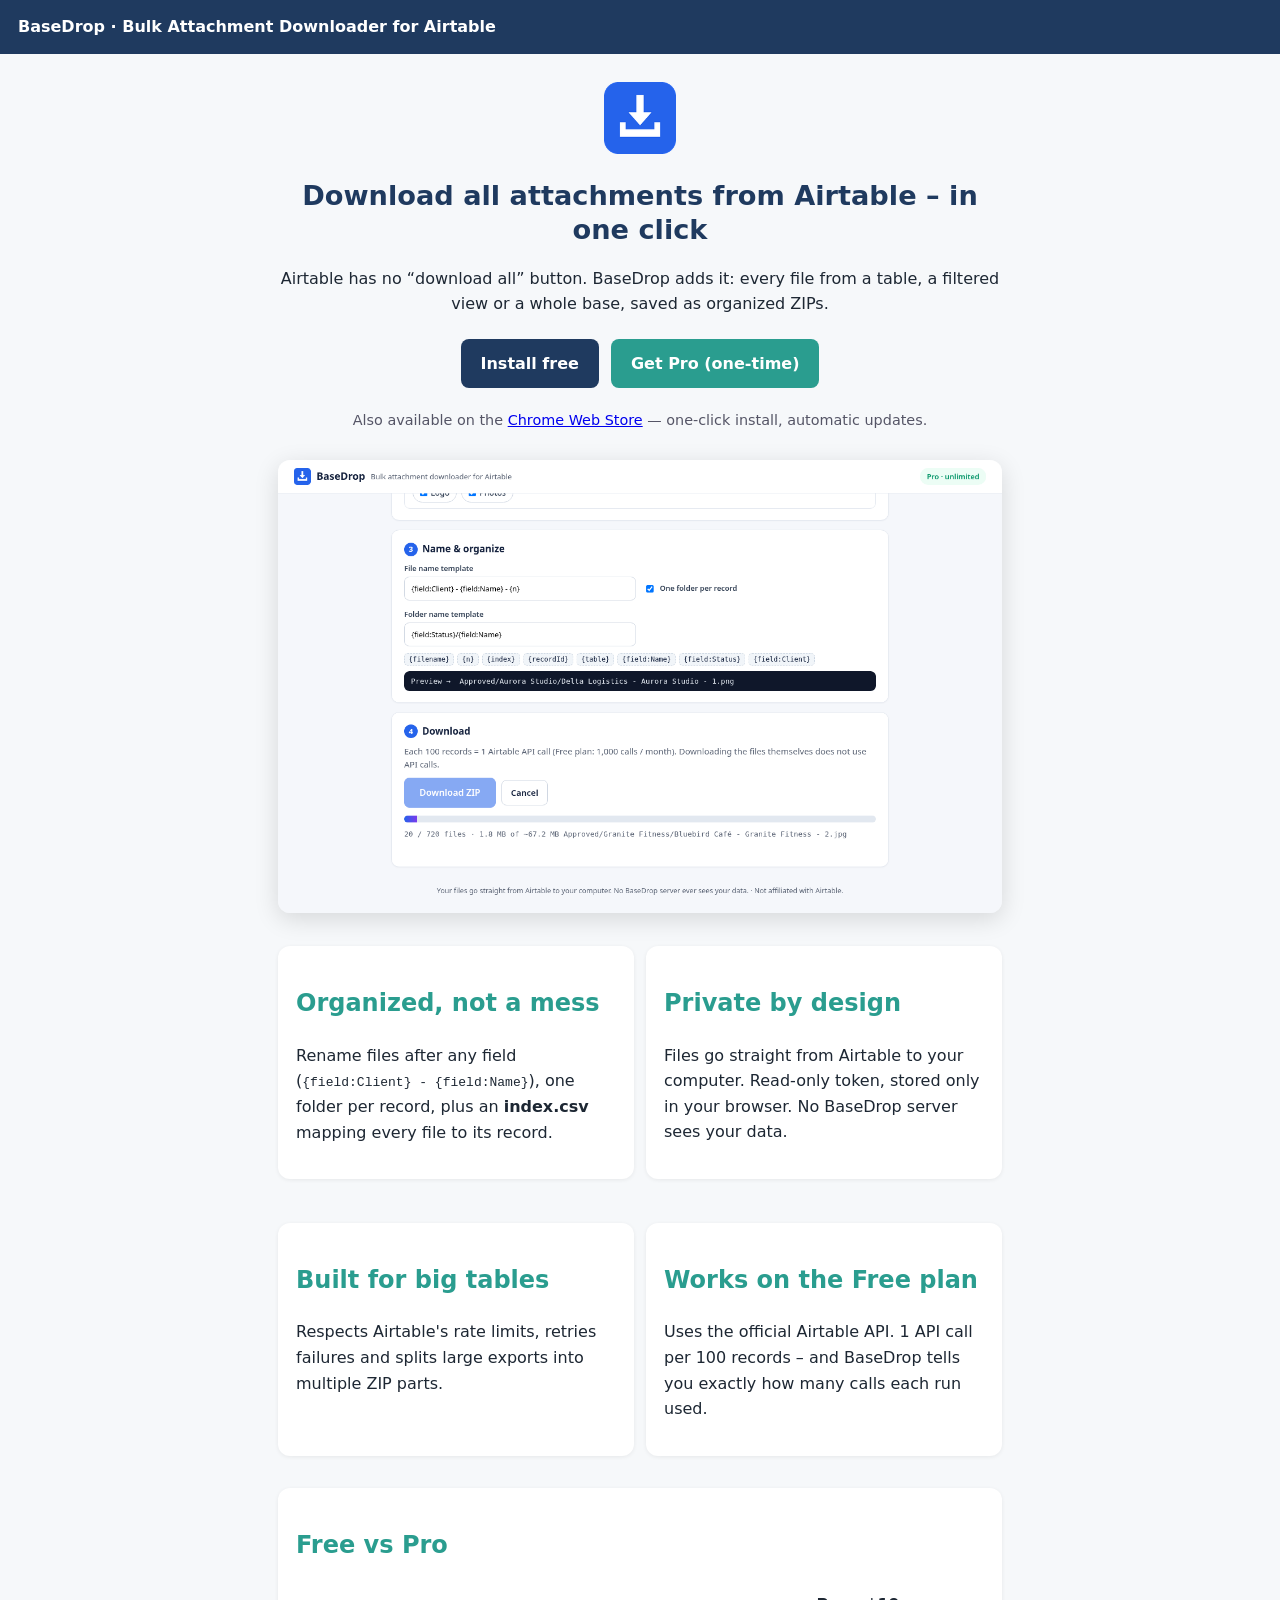
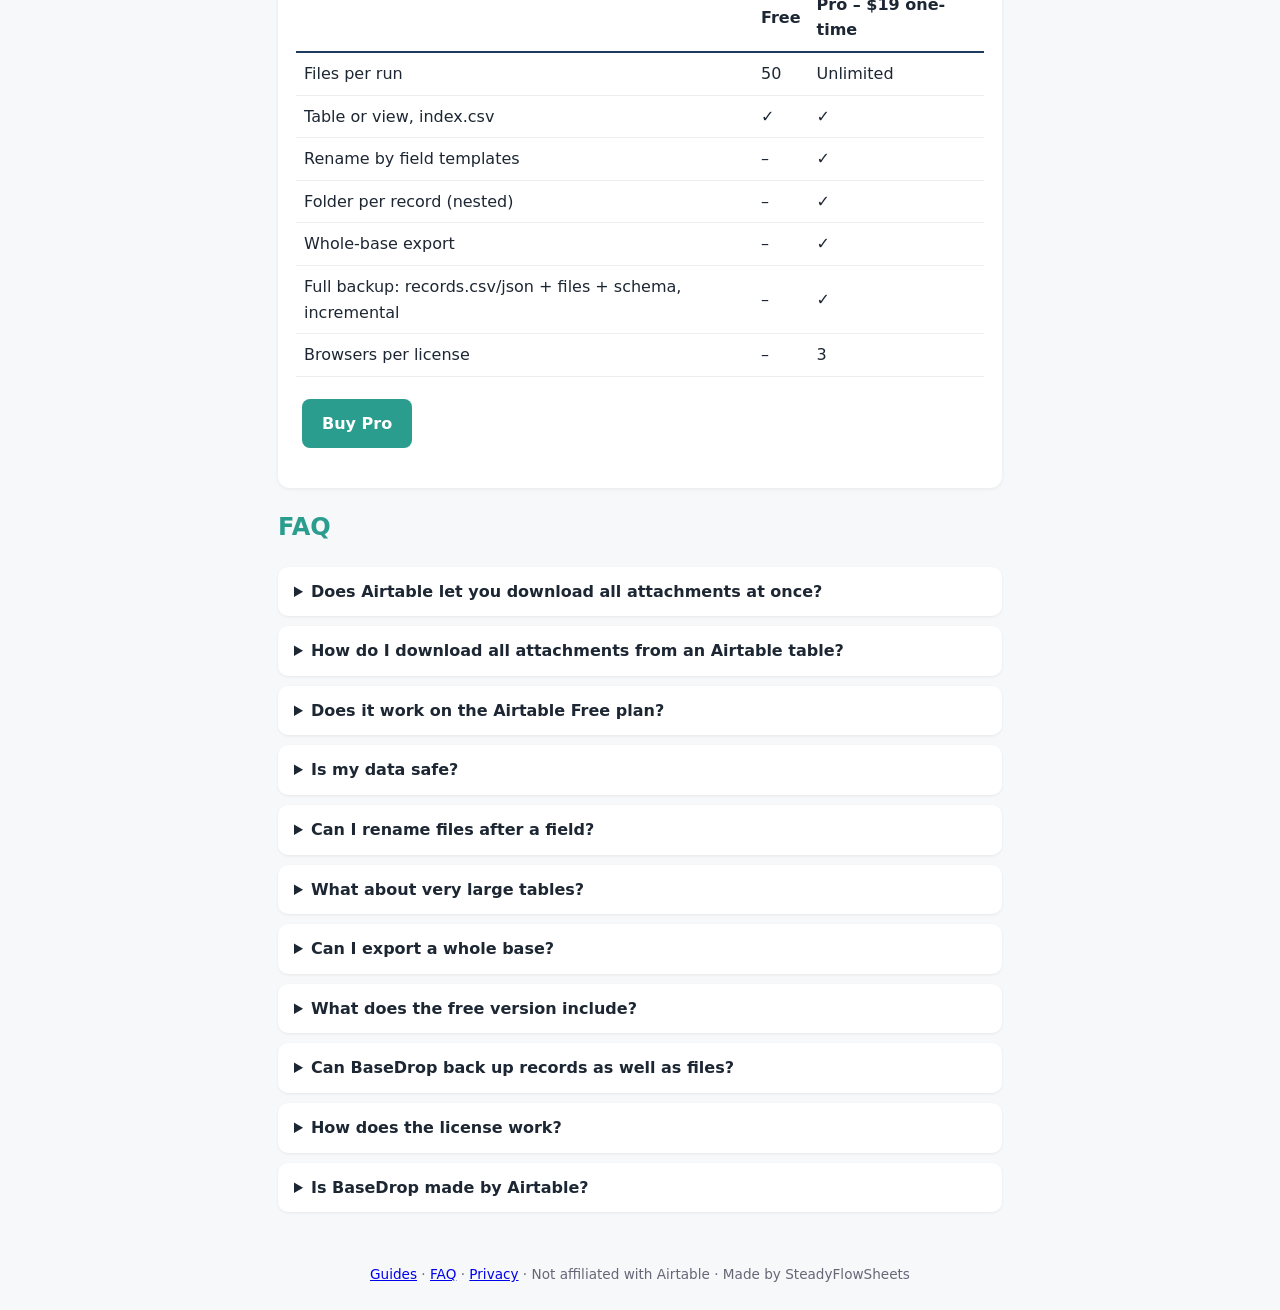
==== commit 59555934: "Update store links — extension is live on the Chrome Web Store" ====
--- a/index.html
+++ b/index.html
@@ -1,6 +1,6 @@
 <!doctype html><html lang="en"><head><meta charset="utf-8"><meta name="viewport" content="width=device-width,initial-scale=1"><title>Download All Attachments from Airtable – BaseDrop (Free Chrome Extension)</title><meta name="description" content="Bulk download every Airtable attachment from a table, view or whole base as organized ZIP files. Rename by field, folder per record, index.csv. Works on the Free plan."><link rel="canonical" href="https://haihan19955.github.io/basedrop/"><meta property="og:title" content="Download All Attachments from Airtable – BaseDrop (Free Chrome Extension)"><meta property="og:description" content="Bulk download every Airtable attachment from a table, view or whole base as organized ZIP files. Rename by field, folder per record, index.csv. Works on the Free plan."><meta property="og:image" content="https://haihan19955.github.io/basedrop/screenshot.png"><meta name="twitter:card" content="summary_large_image"><link rel="icon" href="icon.png"><link rel="stylesheet" href="style.css"><script type="application/ld+json">{"@context": "https://schema.org", "@type": "FAQPage", "mainEntity": [{"@type": "Question", "name": "Does Airtable let you download all attachments at once?", "acceptedAnswer": {"@type": "Answer", "text": "Not natively. Airtable has no built-in button to download every attachment in a table, so you normally open each file one by one. BaseDrop adds that missing bulk download."}}, {"@type": "Question", "name": "How do I download all attachments from an Airtable table?", "acceptedAnswer": {"@type": "Answer", "text": "Install BaseDrop, paste a read-only personal access token, pick the base, table (and optionally a view) and the attachment fields, then click Download ZIP. Every file is saved into organized ZIP files with an index.csv."}}, {"@type": "Question", "name": "Does it work on the Airtable Free plan?", "acceptedAnswer": {"@type": "Answer", "text": "Yes. BaseDrop uses the official Airtable Web API, which is available on the Free plan. Listing records costs 1 API call per 100 records (Free plan: 1,000 calls per workspace per month). Downloading the files themselves does not use API calls, and BaseDrop shows exactly how many calls each run used."}}, {"@type": "Question", "name": "Is my data safe?", "acceptedAnswer": {"@type": "Answer", "text": "Your token is stored only in your browser and only sent to api.airtable.com. Files go straight from Airtable's file servers to your computer \u2013 they never pass through a BaseDrop server. The token only needs read scopes."}}, {"@type": "Question", "name": "Can I rename files after a field?", "acceptedAnswer": {"@type": "Answer", "text": "Yes (Pro). Use templates such as {field:Client} - {field:Name} - {n}, and optionally put each record in its own folder, including nested folders like {field:Status}/{field:Name}."}}, {"@type": "Question", "name": "What about very large tables?", "acceptedAnswer": {"@type": "Answer", "text": "BaseDrop downloads with rate-limit-safe pacing (under Airtable's 5 requests/second), retries failed files, and splits big exports into multiple ZIP parts so your browser does not run out of memory."}}, {"@type": "Question", "name": "Can I export a whole base?", "acceptedAnswer": {"@type": "Answer", "text": "Yes (Pro). Whole-base mode exports every table that has attachment fields, one folder per table."}}, {"@type": "Question", "name": "What does the free version include?", "acceptedAnswer": {"@type": "Answer", "text": "Up to 50 files per run with original file names, from any table or view, plus index.csv. Pro removes the limit and unlocks renaming, folders, whole-base export and full backups."}}, {"@type": "Question", "name": "Can BaseDrop back up records as well as files?", "acceptedAnswer": {"@type": "Answer", "text": "Yes (Pro, v1.1). Full backup mode writes, for every table, records.csv and records.json whose attachment cells point to the saved files by relative path, plus schema.json and manifest.json. Incremental mode skips files saved by an earlier backup of the same base; extract all backup ZIPs of a base into one folder. An optional Notion-import CSV is included. Automations, interfaces and formula definitions are not available through the API and are not included."}}, {"@type": "Question", "name": "How does the license work?", "acceptedAnswer": {"@type": "Answer", "text": "Pro is a one-time purchase on Payhip. You receive a license key by email; paste it into BaseDrop. One key works on up to 3 of your own browsers. Refunds automatically deactivate the key."}}, {"@type": "Question", "name": "Is BaseDrop made by Airtable?", "acceptedAnswer": {"@type": "Answer", "text": "No. BaseDrop is an independent tool and is not affiliated with or endorsed by Airtable."}}]}</script></head><body><header><a href="./">BaseDrop · Bulk Attachment Downloader for Airtable</a></header><main>
 <div class="hero"><img src="icon.png" width="72" alt=""><h1>Download all attachments from Airtable – in one click</h1><p>Airtable has no “download all” button. BaseDrop adds it: every file from a table, a filtered view or a whole base, saved as organized ZIPs.</p>
-<a class="btn" href="install.html">Install free</a><a class="btn alt" href="https://payhip.com/b/qokFH">Get Pro (one-time)</a><p style="font-size:.9rem;color:#556">Chrome Web Store listing: <b>coming soon</b> (in review). Until then you can <a href="install.html">load it manually in 1 minute</a>.</p><img class="shot" src="screenshot.png" alt="BaseDrop downloading Airtable attachments with progress bar"></div>
+<a class="btn" href="install.html">Install free</a><a class="btn alt" href="https://payhip.com/b/qokFH">Get Pro (one-time)</a><p style="font-size:.9rem;color:#556">Also available on the <a href="https://chromewebstore.google.com/detail/liclodjlieehpngadfgfnohoejecojnp">Chrome Web Store</a> — one-click install, automatic updates.</p><img class="shot" src="screenshot.png" alt="BaseDrop downloading Airtable attachments with progress bar"></div>
 <div class="grid"><div class="card"><h2>Organized, not a mess</h2><p>Rename files after any field (<code>{field:Client} - {field:Name}</code>), one folder per record, plus an <b>index.csv</b> mapping every file to its record.</p></div>
 <div class="card"><h2>Private by design</h2><p>Files go straight from Airtable to your computer. Read-only token, stored only in your browser. No BaseDrop server sees your data.</p></div>
 <div class="card"><h2>Built for big tables</h2><p>Respects Airtable's rate limits, retries failures and splits large exports into multiple ZIP parts.</p></div>
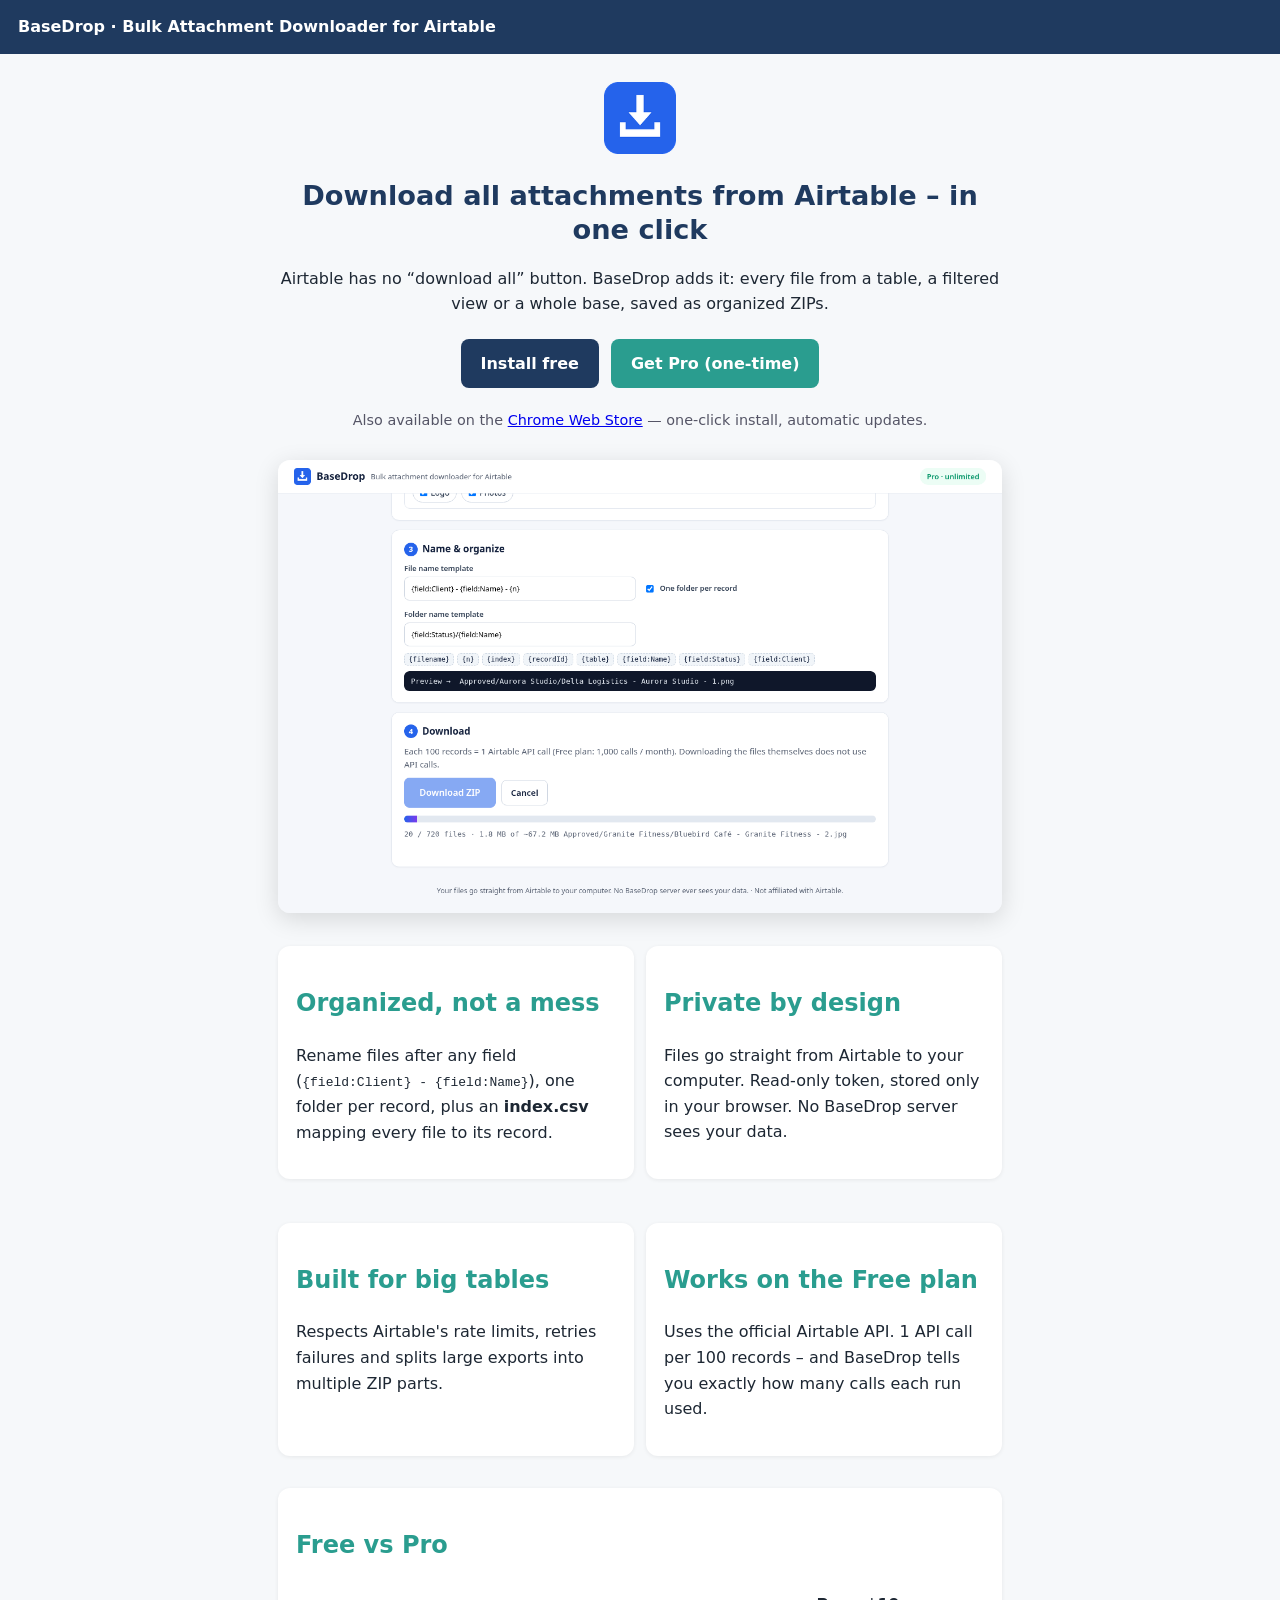
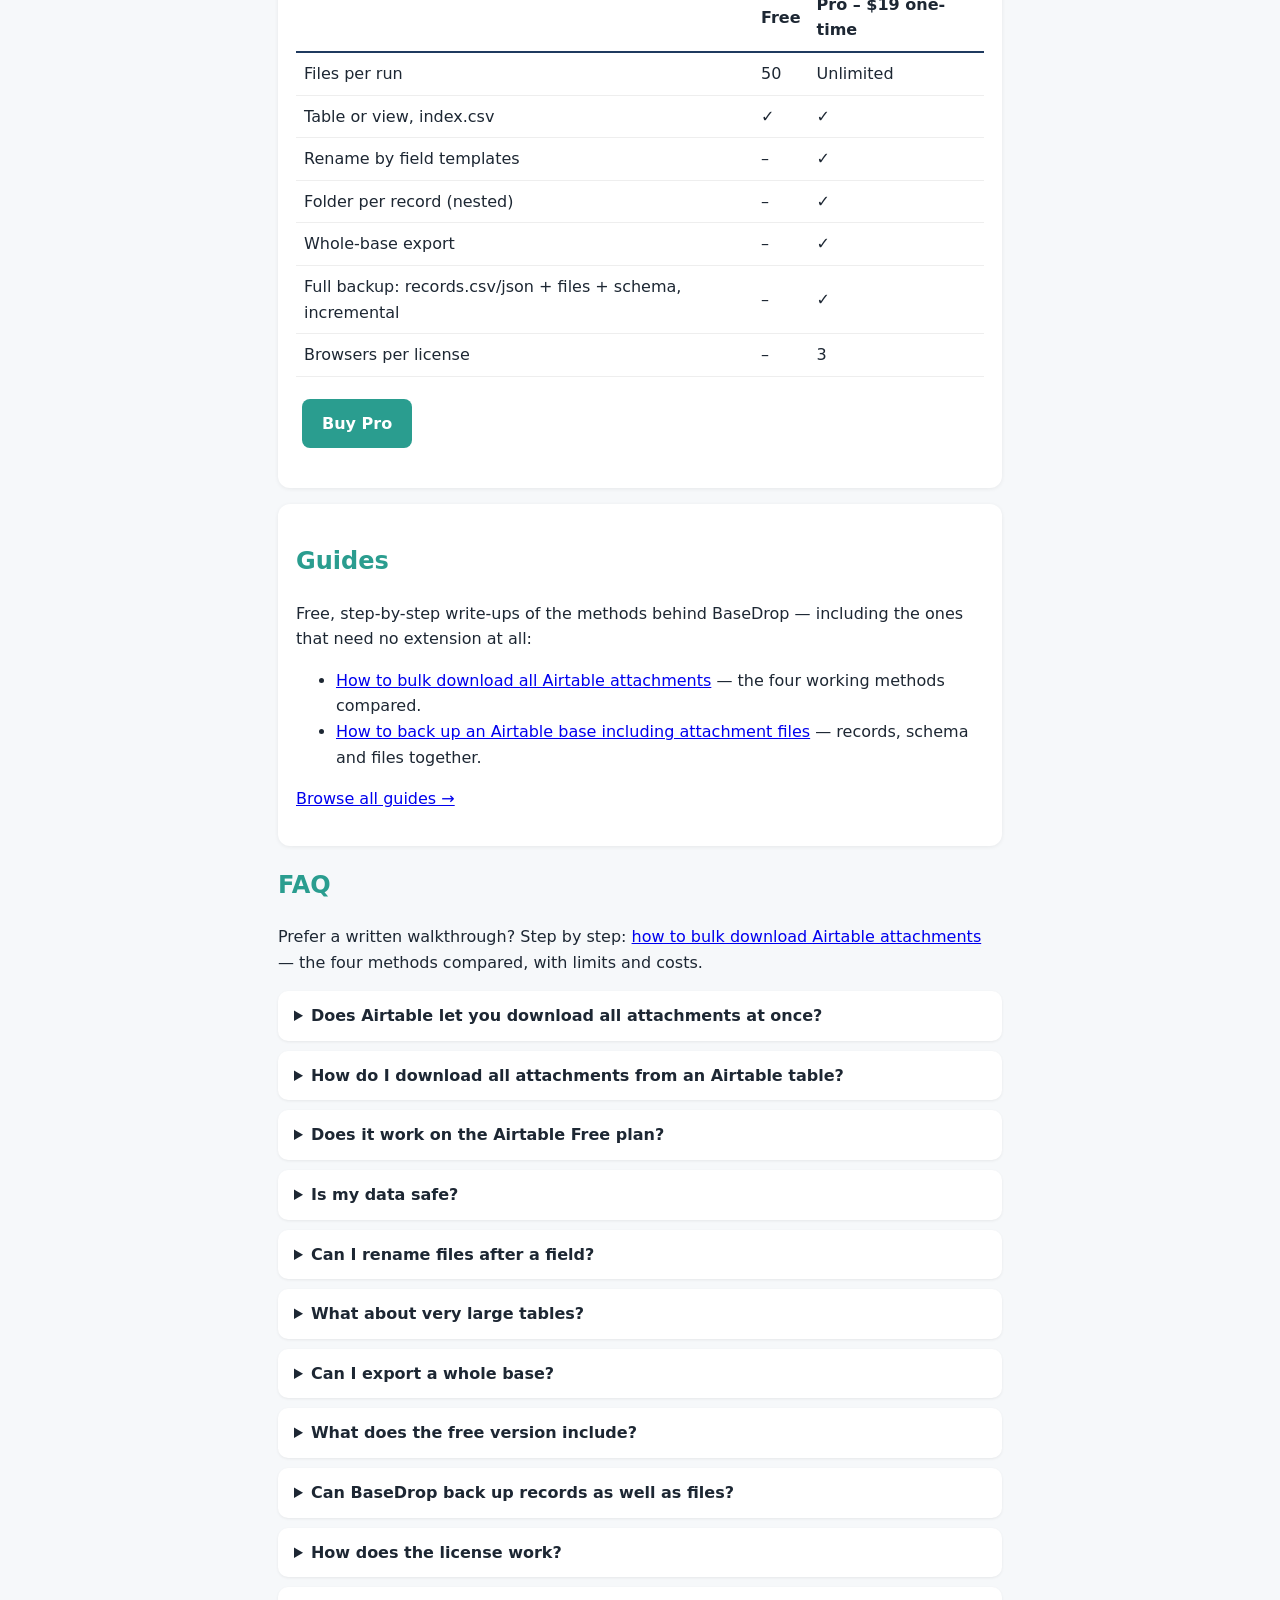
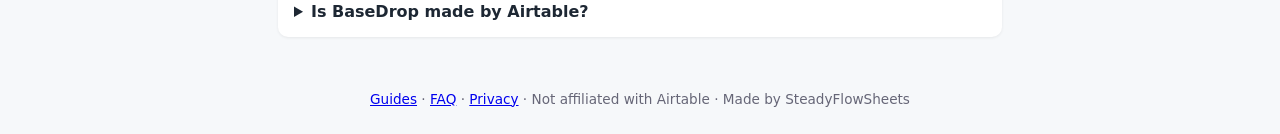
==== commit 32a20361: "SEO batch B: hub summaries, index guide links, folders+faq expansion" ====
--- a/index.html
+++ b/index.html
@@ -6,4 +6,4 @@
 <div class="card"><h2>Built for big tables</h2><p>Respects Airtable's rate limits, retries failures and splits large exports into multiple ZIP parts.</p></div>
 <div class="card"><h2>Works on the Free plan</h2><p>Uses the official Airtable API. 1 API call per 100 records – and BaseDrop tells you exactly how many calls each run used.</p></div></div>
 <div class="card"><h2>Free vs Pro</h2><table class="price"><tr><th></th><th>Free</th><th>Pro – $19 one-time</th></tr><tr><td>Files per run</td><td>50</td><td>Unlimited</td></tr><tr><td>Table or view, index.csv</td><td>✓</td><td>✓</td></tr><tr><td>Rename by field templates</td><td>–</td><td>✓</td></tr><tr><td>Folder per record (nested)</td><td>–</td><td>✓</td></tr><tr><td>Whole-base export</td><td>–</td><td>✓</td></tr><tr><td>Full backup: records.csv/json + files + schema, incremental</td><td>–</td><td>✓</td></tr><tr><td>Browsers per license</td><td>–</td><td>3</td></tr></table><p><a class="btn alt" href="https://payhip.com/b/qokFH">Buy Pro</a></p></div>
-<h2>FAQ</h2><details><summary>Does Airtable let you download all attachments at once?</summary><p>Not natively. Airtable has no built-in button to download every attachment in a table, so you normally open each file one by one. BaseDrop adds that missing bulk download.</p></details><details><summary>How do I download all attachments from an Airtable table?</summary><p>Install BaseDrop, paste a read-only personal access token, pick the base, table (and optionally a view) and the attachment fields, then click Download ZIP. Every file is saved into organized ZIP files with an index.csv.</p></details><details><summary>Does it work on the Airtable Free plan?</summary><p>Yes. BaseDrop uses the official Airtable Web API, which is available on the Free plan. Listing records costs 1 API call per 100 records (Free plan: 1,000 calls per workspace per month). Downloading the files themselves does not use API calls, and BaseDrop shows exactly how many calls each run used.</p></details><details><summary>Is my data safe?</summary><p>Your token is stored only in your browser and only sent to api.airtable.com. Files go straight from Airtable&#x27;s file servers to your computer – they never pass through a BaseDrop server. The token only needs read scopes.</p></details><details><summary>Can I rename files after a field?</summary><p>Yes (Pro). Use templates such as {field:Client} - {field:Name} - {n}, and optionally put each record in its own folder, including nested folders like {field:Status}/{field:Name}.</p></details><details><summary>What about very large tables?</summary><p>BaseDrop downloads with rate-limit-safe pacing (under Airtable&#x27;s 5 requests/second), retries failed files, and splits big exports into multiple ZIP parts so your browser does not run out of memory.</p></details><details><summary>Can I export a whole base?</summary><p>Yes (Pro). Whole-base mode exports every table that has attachment fields, one folder per table.</p></details><details><summary>What does the free version include?</summary><p>Up to 50 files per run with original file names, from any table or view, plus index.csv. Pro removes the limit and unlocks renaming, folders, whole-base export and full backups.</p></details><details><summary>Can BaseDrop back up records as well as files?</summary><p>Yes (Pro, v1.1). Full backup mode writes, for every table, records.csv and records.json whose attachment cells point to the saved files by relative path, plus schema.json and manifest.json. Incremental mode skips files saved by an earlier backup of the same base; extract all backup ZIPs of a base into one folder. An optional Notion-import CSV is included. Automations, interfaces and formula definitions are not available through the API and are not included.</p></details><details><summary>How does the license work?</summary><p>Pro is a one-time purchase on Payhip. You receive a license key by email; paste it into BaseDrop. One key works on up to 3 of your own browsers. Refunds automatically deactivate the key.</p></details><details><summary>Is BaseDrop made by Airtable?</summary><p>No. BaseDrop is an independent tool and is not affiliated with or endorsed by Airtable.</p></details></main><footer><a href="guides.html">Guides</a> · <a href="faq.html">FAQ</a> · <a href="privacy.html">Privacy</a> · Not affiliated with Airtable · Made by SteadyFlowSheets</footer></body></html>+<div class="card"><h2>Guides</h2><p>Free, step-by-step write-ups of the methods behind BaseDrop — including the ones that need no extension at all:</p><ul><li><a href="guide-bulk-download-airtable-attachments.html">How to bulk download all Airtable attachments</a> — the four working methods compared.</li><li><a href="guide-airtable-backup-with-attachments.html">How to back up an Airtable base including attachment files</a> — records, schema and files together.</li></ul><p><a href="guides.html">Browse all guides →</a></p></div><h2>FAQ</h2><p>Prefer a written walkthrough? Step by step: <a href="guide-bulk-download-airtable-attachments.html">how to bulk download Airtable attachments</a> — the four methods compared, with limits and costs.</p><details><summary>Does Airtable let you download all attachments at once?</summary><p>Not natively. Airtable has no built-in button to download every attachment in a table, so you normally open each file one by one. BaseDrop adds that missing bulk download.</p></details><details><summary>How do I download all attachments from an Airtable table?</summary><p>Install BaseDrop, paste a read-only personal access token, pick the base, table (and optionally a view) and the attachment fields, then click Download ZIP. Every file is saved into organized ZIP files with an index.csv.</p></details><details><summary>Does it work on the Airtable Free plan?</summary><p>Yes. BaseDrop uses the official Airtable Web API, which is available on the Free plan. Listing records costs 1 API call per 100 records (Free plan: 1,000 calls per workspace per month). Downloading the files themselves does not use API calls, and BaseDrop shows exactly how many calls each run used.</p></details><details><summary>Is my data safe?</summary><p>Your token is stored only in your browser and only sent to api.airtable.com. Files go straight from Airtable&#x27;s file servers to your computer – they never pass through a BaseDrop server. The token only needs read scopes.</p></details><details><summary>Can I rename files after a field?</summary><p>Yes (Pro). Use templates such as {field:Client} - {field:Name} - {n}, and optionally put each record in its own folder, including nested folders like {field:Status}/{field:Name}.</p></details><details><summary>What about very large tables?</summary><p>BaseDrop downloads with rate-limit-safe pacing (under Airtable&#x27;s 5 requests/second), retries failed files, and splits big exports into multiple ZIP parts so your browser does not run out of memory.</p></details><details><summary>Can I export a whole base?</summary><p>Yes (Pro). Whole-base mode exports every table that has attachment fields, one folder per table.</p></details><details><summary>What does the free version include?</summary><p>Up to 50 files per run with original file names, from any table or view, plus index.csv. Pro removes the limit and unlocks renaming, folders, whole-base export and full backups.</p></details><details><summary>Can BaseDrop back up records as well as files?</summary><p>Yes (Pro, v1.1). Full backup mode writes, for every table, records.csv and records.json whose attachment cells point to the saved files by relative path, plus schema.json and manifest.json. Incremental mode skips files saved by an earlier backup of the same base; extract all backup ZIPs of a base into one folder. An optional Notion-import CSV is included. Automations, interfaces and formula definitions are not available through the API and are not included.</p></details><details><summary>How does the license work?</summary><p>Pro is a one-time purchase on Payhip. You receive a license key by email; paste it into BaseDrop. One key works on up to 3 of your own browsers. Refunds automatically deactivate the key.</p></details><details><summary>Is BaseDrop made by Airtable?</summary><p>No. BaseDrop is an independent tool and is not affiliated with or endorsed by Airtable.</p></details></main><footer><a href="guides.html">Guides</a> · <a href="faq.html">FAQ</a> · <a href="privacy.html">Privacy</a> · Not affiliated with Airtable · Made by SteadyFlowSheets</footer></body></html>
